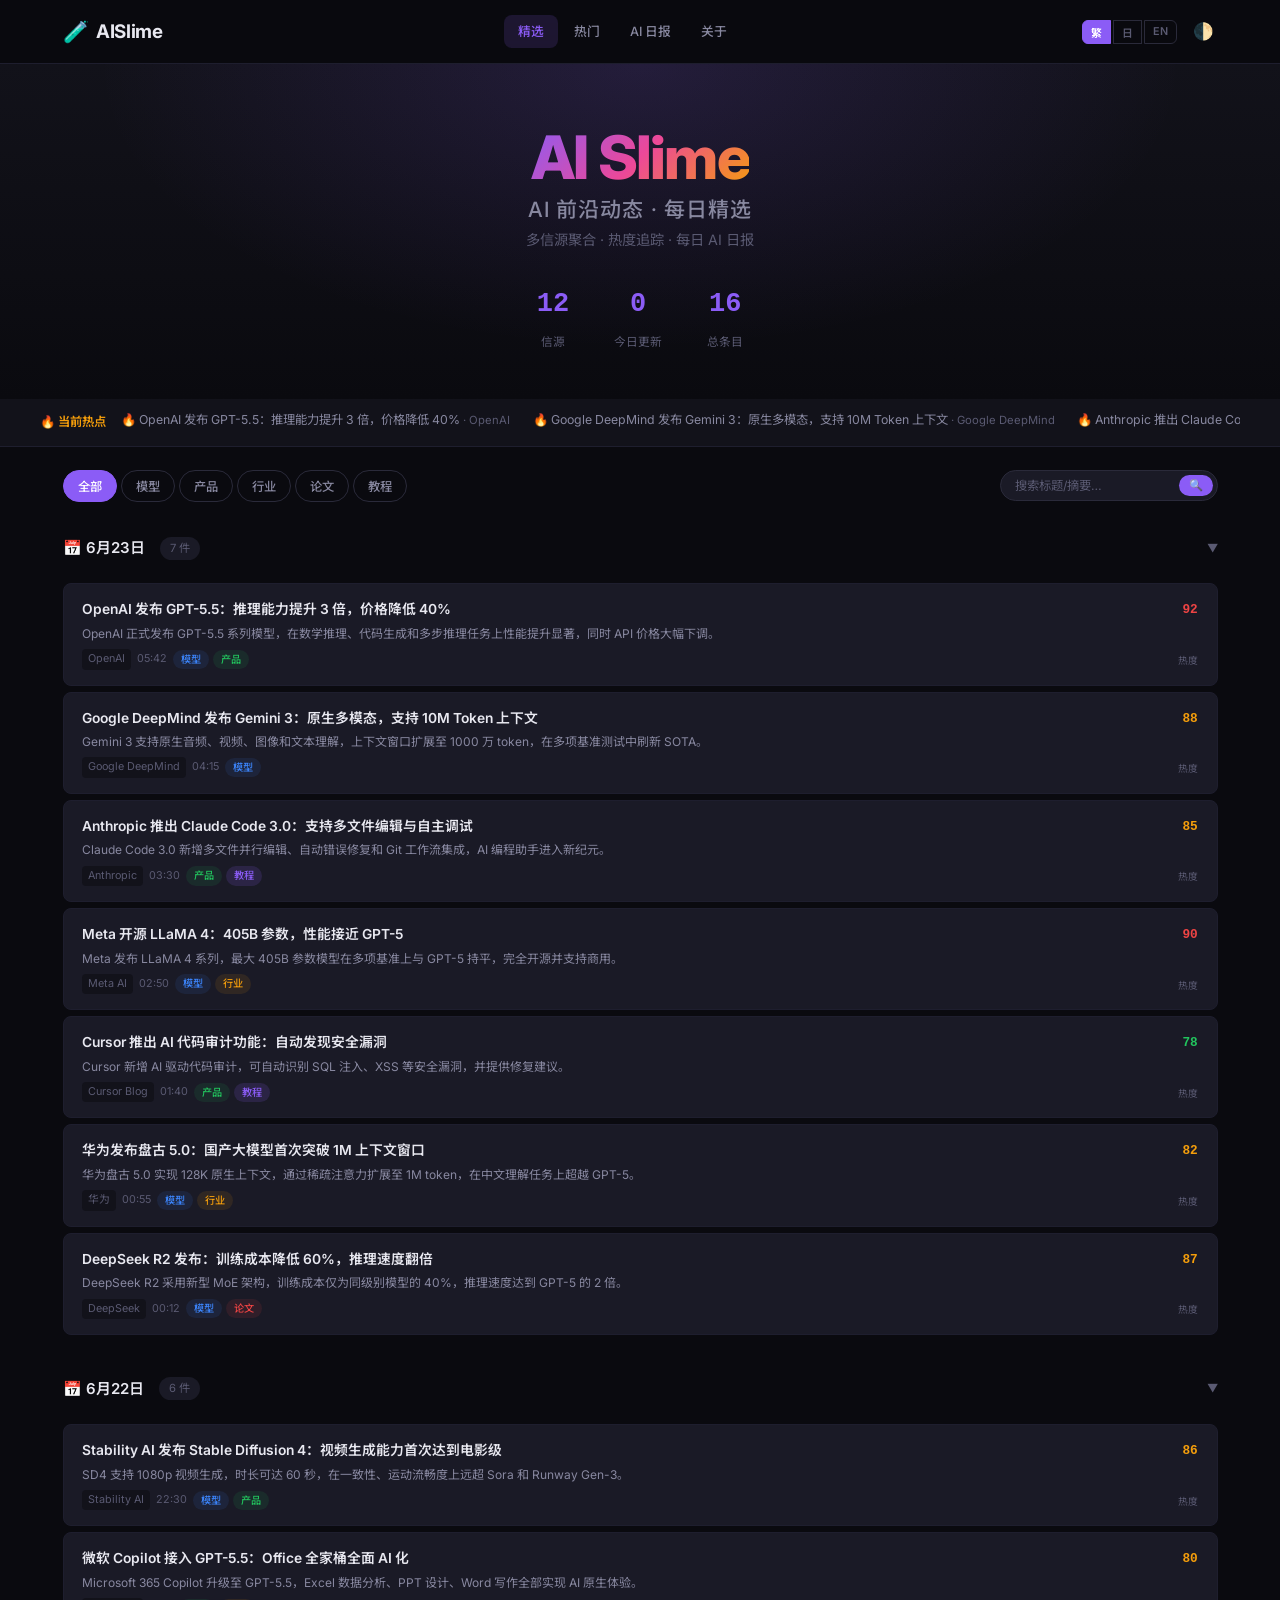
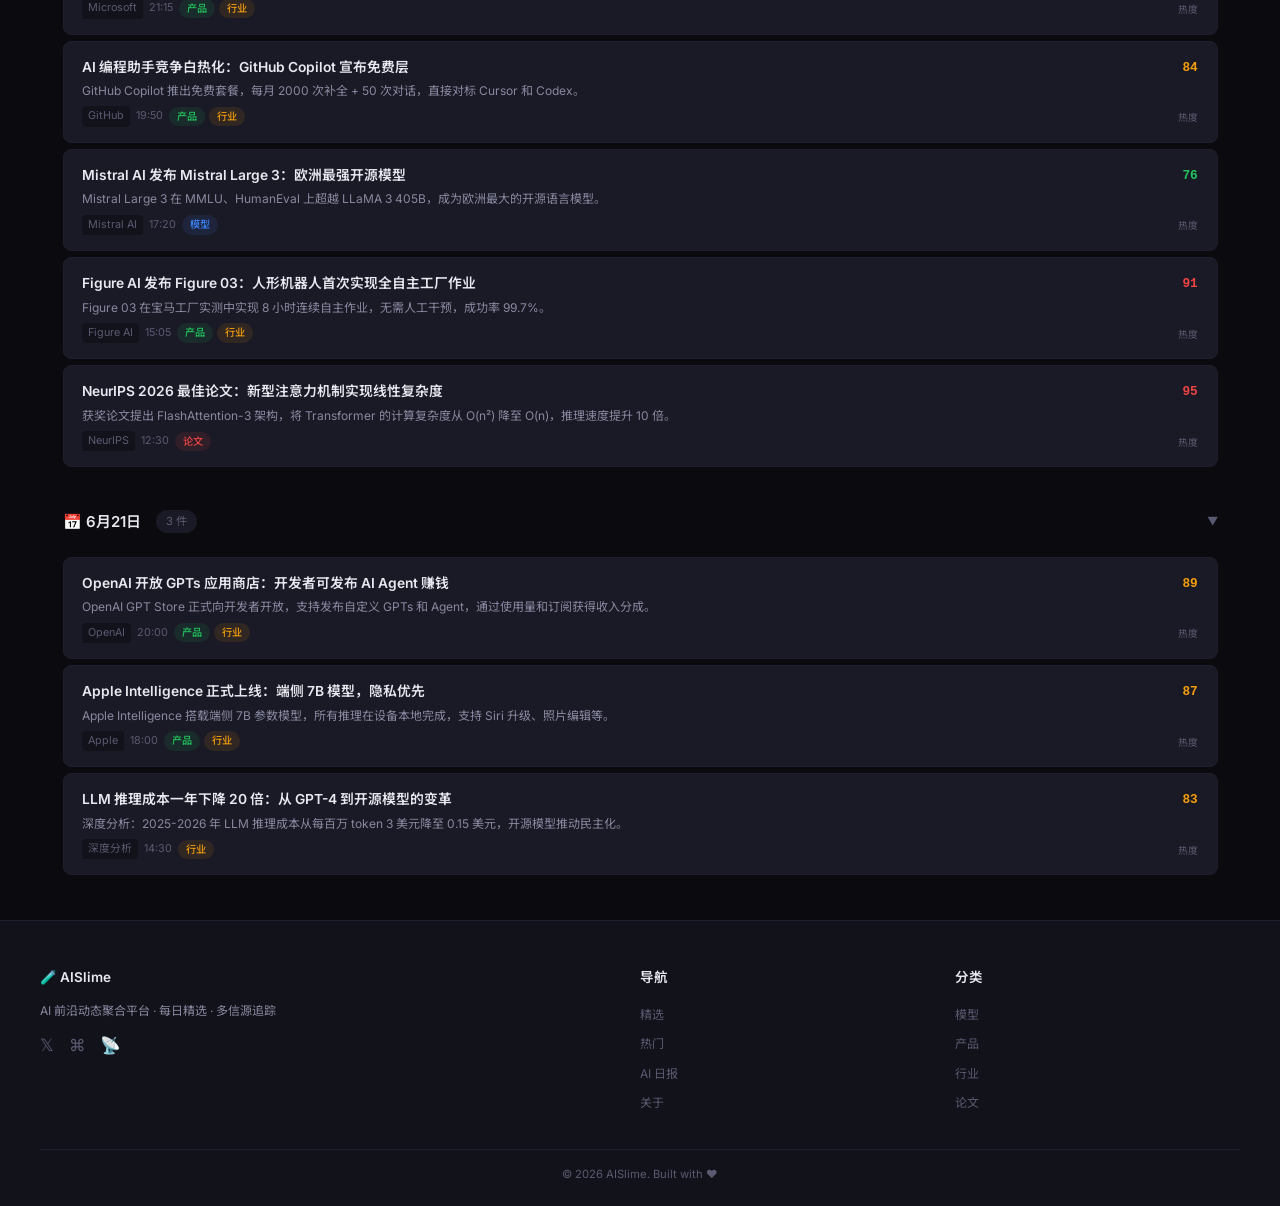
==== index.html @ 89425dd6 "Update index.html" ====
<!DOCTYPE html>
<html lang="zh-CN" data-theme="dark">
<head>
  <meta charset="UTF-8">
  <meta name="viewport" content="width=device-width, initial-scale=1.0">
  <meta name="description" content="AISlime — AI 前沿动态聚合 · 每日精选">
  <title>AISlime — AI 前沿动态</title>
  <link rel="icon" href="data:image/svg+xml,<svg xmlns='http://www.w3.org/2000/svg' viewBox='0 0 100 100'><text y='.9em' font-size='90'>🧪</text></svg>">
  <link rel="stylesheet" href="css/style.css">
  <link href="https://fonts.googleapis.com/css2?family=Inter:wght@400;500;600;700;800&family=Noto+Sans+SC:wght@400;500;600;700&family=Noto+Sans+JP:wght@300;400;500;700&display=swap" rel="stylesheet">
</head>
<body>

  <!-- ========== HEADER ========== -->
  <header class="site-header">
    <div class="header-inner">
      <a href="index.html" class="site-logo">
        <span class="logo-icon">🧪</span>
        <span>AISlime</span>
      </a>

      <nav class="main-nav" id="mainNav">
        <a href="javascript:void(0)" class="active" data-view="featured" onclick="switchView('featured')" data-i18n="nav.featured">精选</a>
        <a href="javascript:void(0)" data-view="trending" onclick="switchView('trending')" data-i18n="nav.trending">热门</a>
        <a href="javascript:void(0)" data-view="daily" onclick="switchView('daily')" data-i18n="nav.daily">AI 日报</a>
        <a href="about.html" data-i18n="nav.about">关于</a>
      </nav>

      <div class="header-actions">
        <!-- Language Switcher -->
        <div class="lang-switcher">
          <button class="lang-btn active" data-lang="zh">繁</button>
          <button class="lang-btn" data-lang="ja">日</button>
          <button class="lang-btn" data-lang="en">EN</button>
        </div>
        <!-- Theme Toggle -->
        <button class="theme-toggle" id="themeToggle" aria-label="Toggle theme">🌓</button>
        <!-- Mobile Menu Toggle -->
        <button class="nav-toggle" id="navToggle" aria-label="Menu">☰</button>
      </div>
    </div>
  </header>

  <!-- ========== HERO ========== -->
  <section class="hero">
    <div class="hero-content">
      <h1>
        <span class="gradient-text">AI Slime</span>
        <small data-i18n="hero.subtitle">AI 前沿动态 · 每日精选</small>
      </h1>
      <p class="hero-desc" data-i18n="hero.desc">多信源聚合 · 热度追踪 · 每日 AI 日报</p>
      <div class="hero-stats">
        <div class="stat">
          <span class="stat-num" id="totalSources">12</span>
          <span class="stat-label" data-i18n="hero.sources">信源</span>
        </div>
        <div class="stat">
          <span class="stat-num" id="todayCount">0</span>
          <span class="stat-label" data-i18n="hero.today">今日更新</span>
        </div>
        <div class="stat">
          <span class="stat-num" id="totalArticles">0</span>
          <span class="stat-label" data-i18n="hero.total">总条目</span>
        </div>
      </div>
    </div>
  </section>

  <!-- ========== HOT TOPICS BAR ========== -->
  <div class="hot-bar">
    <div class="hot-bar-inner">
      <span class="hot-label" data-i18n="hot.label">🔥 当前热点</span>
      <div class="hot-items" id="hotItems">
        <!-- Injected by JS -->
      </div>
    </div>
  </div>

  <!-- ========== MAIN CONTENT ========== -->
  <main class="main-layout">

    <!-- Category Filter -->
    <div class="filter-bar">
      <div class="filter-tabs" id="filterTabs">
        <button class="filter-tab active" data-filter="all" data-i18n="filter.all">全部</button>
        <button class="filter-tab" data-filter="model" data-i18n="filter.model">模型</button>
        <button class="filter-tab" data-filter="product" data-i18n="filter.product">产品</button>
        <button class="filter-tab" data-filter="industry" data-i18n="filter.industry">行业</button>
        <button class="filter-tab" data-filter="paper" data-i18n="filter.paper">论文</button>
        <button class="filter-tab" data-filter="tutorial" data-i18n="filter.tutorial">教程</button>
      </div>
      <div class="filter-search">
        <input type="text" id="searchInput" data-i18n-placeholder="search.placeholder" placeholder="搜索标题/摘要…">
        <button class="search-btn" data-i18n="search.btn">🔍</button>
      </div>
    </div>

    <!-- News Timeline -->
    <div class="timeline" id="timeline">
      <!-- Injected by JS -->
    </div>

  </main>

  <!-- ========== FOOTER ========== -->
  <footer class="site-footer">
    <div class="footer-inner">
      <div class="footer-section">
        <h4>🧪 AISlime</h4>
        <p data-i18n="footer.desc">AI 前沿动态聚合平台 · 每日精选 · 多信源追踪</p>
        <div class="footer-social">
          <a href="#" title="Twitter">𝕏</a>
          <a href="#" title="GitHub">⌘</a>
          <a href="#" title="RSS">📡</a>
        </div>
      </div>
      <div class="footer-section">
        <h4 data-i18n="nav.title">导航</h4>
        <ul>
          <li><a href="javascript:void(0)" onclick="switchView('featured')" data-i18n="nav.featured">精选</a></li>
          <li><a href="javascript:void(0)" onclick="switchView('trending')" data-i18n="nav.trending">热门</a></li>
          <li><a href="javascript:void(0)" onclick="switchView('daily')" data-i18n="nav.daily">AI 日报</a></li>
          <li><a href="about.html" data-i18n="nav.about">关于</a></li>
        </ul>
      </div>
      <div class="footer-section">
        <h4 data-i18n="categories.title">分类</h4>
        <ul>
          <li><a href="#" data-i18n="filter.model">模型</a></li>
          <li><a href="#" data-i18n="filter.product">产品</a></li>
          <li><a href="#" data-i18n="filter.industry">行业</a></li>
          <li><a href="#" data-i18n="filter.paper">论文</a></li>
        </ul>
      </div>
    </div>
    <div class="footer-bottom">
      <span>&copy; 2026 AISlime. Built with ❤️</span>
    </div>
  </footer>

  <!-- Scroll to Top -->
  <button class="scroll-top" id="scrollTop">↑</button>

  <script src="js/data.js"></script>
  <script src="js/i18n.js"></script>
  <script src="js/main.js"></script>
</body>
</html>
---- css/style.css ----
/* ============================================================
   AISlime — AI 前沿动态聚合
   ============================================================ */

/* --- Fonts --- */
@import url('https://fonts.googleapis.com/css2?family=Inter:wght@400;500;600;700;800&family=Noto+Sans+SC:wght@400;500;600;700&family=Noto+Sans+JP:wght@300;400;500;700&display=swap');

/* --- CSS Variables / Themes --- */
:root,
[data-theme="dark"] {
  --bg-primary: #0a0a0f;
  --bg-secondary: #12121a;
  --bg-card: #1a1a26;
  --bg-card-hover: #222236;
  --bg-header: rgba(10, 10, 15, 0.92);
  --text-primary: #e8e8f0;
  --text-secondary: #8888a0;
  --text-muted: #5a5a72;
  --accent: #8b5cf6;
  --accent-light: #a78bfa;
  --accent-glow: rgba(139, 92, 246, 0.15);
  --green: #22c55e;
  --green-bg: rgba(34, 197, 94, 0.1);
  --orange: #f59e0b;
  --orange-bg: rgba(245, 158, 11, 0.1);
  --blue: #3b82f6;
  --blue-bg: rgba(59, 130, 246, 0.1);
  --red: #ef4444;
  --red-bg: rgba(239, 68, 68, 0.1);
  --pink: #ec4899;
  --border: #2a2a3a;
  --border-light: #1e1e2e;
  --shadow: 0 4px 24px rgba(0,0,0,0.3);
  --radius: 12px;
  --radius-sm: 8px;
  --header-h: 64px;
  --font-sans: 'Inter', 'Noto Sans SC', 'Noto Sans JP', sans-serif;
  --font-mono: 'JetBrains Mono', 'Fira Code', monospace;
}

[data-theme="light"] {
  --bg-primary: #f5f5fa;
  --bg-secondary: #eeeef4;
  --bg-card: #ffffff;
  --bg-card-hover: #f8f8ff;
  --bg-header: rgba(245, 245, 250, 0.92);
  --text-primary: #1a1a2e;
  --text-secondary: #5a5a72;
  --text-muted: #9a9ab0;
  --border: #dddde8;
  --border-light: #eeeef4;
  --shadow: 0 4px 24px rgba(0,0,0,0.08);
}

/* --- Reset --- */
*, *::before, *::after { margin:0; padding:0; box-sizing:border-box; }
html { scroll-behavior: smooth; font-size: 15px; }
body {
  font-family: var(--font-sans);
  background: var(--bg-primary);
  color: var(--text-primary);
  line-height: 1.7;
  min-height: 100vh;
}
a { color: var(--accent); text-decoration: none; transition: color 0.2s; }
a:hover { color: var(--accent-light); }
::selection { background: var(--accent); color: #fff; }

/* --- Header --- */
.site-header {
  position: fixed; top: 0; left: 0; right: 0;
  height: var(--header-h);
  background: var(--bg-header);
  backdrop-filter: blur(16px);
  -webkit-backdrop-filter: blur(16px);
  z-index: 1000;
  border-bottom: 1px solid var(--border-light);
}

.header-inner {
  max-width: 1200px; margin: 0 auto; padding: 0 1.5rem;
  height: 100%;
  display: flex; align-items: center; justify-content: space-between;
}

.site-logo {
  display: flex; align-items: center; gap: 8px;
  color: var(--text-primary);
  font-size: 1.25rem; font-weight: 700;
  letter-spacing: -0.02em;
}
.site-logo .logo-icon { font-size: 1.4rem; }

.main-nav { display: flex; align-items: center; gap: 2px; }
.main-nav a {
  color: var(--text-secondary);
  padding: 6px 14px;
  font-size: 0.85rem; font-weight: 500;
  border-radius: 8px;
  transition: all 0.2s;
}
.main-nav a:hover { color: var(--text-primary); background: var(--bg-card); }
.main-nav a.active {
  color: var(--accent);
  background: var(--accent-glow);
}

.header-actions { display: flex; align-items: center; gap: 12px; }

/* Language Switcher */
.lang-switcher { display: flex; gap: 2px; }
.lang-btn {
  background: transparent;
  border: 1px solid var(--border);
  color: var(--text-muted);
  padding: 3px 8px;
  font-size: 0.72rem;
  font-weight: 600;
  cursor: pointer;
  transition: all 0.2s;
  font-family: var(--font-sans);
}
.lang-btn:first-child { border-radius: 6px 0 0 6px; }
.lang-btn:last-child { border-radius: 0 6px 6px 0; }
.lang-btn.active { background: var(--accent); color: #fff; border-color: var(--accent); }
.lang-btn:hover:not(.active) { color: var(--text-primary); background: var(--bg-card); }

/* Theme Toggle */
.theme-toggle {
  background: none; border: none;
  font-size: 1.1rem; cursor: pointer;
  padding: 4px;
  border-radius: 6px;
  transition: background 0.2s;
}
.theme-toggle:hover { background: var(--bg-card); }

.nav-toggle { display: none; background: none; border: none; color: var(--text-primary); font-size: 1.4rem; cursor: pointer; }

/* --- Hero --- */
.hero {
  margin-top: var(--header-h);
  padding: 4rem 1.5rem 3rem;
  text-align: center;
  position: relative;
  overflow: hidden;
  background: linear-gradient(180deg, var(--bg-secondary) 0%, var(--bg-primary) 100%);
}
.hero::before {
  content: '';
  position: absolute; inset: 0;
  background: radial-gradient(ellipse at 50% 0%, var(--accent-glow) 0%, transparent 60%);
  pointer-events: none;
}
.hero-content { position: relative; z-index: 1; max-width: 700px; margin: 0 auto; }
.hero h1 {
  font-size: clamp(2.5rem, 6vw, 4rem);
  font-weight: 800;
  letter-spacing: -0.03em;
  line-height: 1.1;
  margin-bottom: 0.5rem;
}
.gradient-text {
  background: linear-gradient(135deg, var(--accent) 0%, var(--pink) 50%, var(--orange) 100%);
  -webkit-background-clip: text;
  -webkit-text-fill-color: transparent;
  background-clip: text;
}
.hero h1 small {
  display: block;
  font-size: 0.35em;
  font-weight: 500;
  letter-spacing: 0.05em;
  color: var(--text-secondary);
  -webkit-text-fill-color: var(--text-secondary);
  margin-top: 0.5rem;
}
.hero-desc { color: var(--text-muted); font-size: 0.95rem; margin-bottom: 2rem; }
.hero-stats { display: flex; justify-content: center; gap: 3rem; }
.stat { text-align: center; }
.stat-num {
  display: block;
  font-size: 1.8rem;
  font-weight: 800;
  color: var(--accent);
  font-family: var(--font-mono);
}
.stat-label { font-size: 0.78rem; color: var(--text-muted); }

/* --- Hot Bar --- */
.hot-bar {
  background: var(--bg-secondary);
  border-bottom: 1px solid var(--border-light);
  padding: 0.75rem 1.5rem;
  overflow: hidden;
}
.hot-bar-inner {
  max-width: 1200px; margin: 0 auto;
  display: flex; align-items: center; gap: 1rem;
}
.hot-label {
  font-size: 0.82rem;
  font-weight: 600;
  color: var(--orange);
  white-space: nowrap;
}
.hot-items {
  display: flex; gap: 1.5rem;
  overflow-x: auto;
  padding-bottom: 4px;
  scrollbar-width: none;
}
.hot-items::-webkit-scrollbar { display: none; }
.hot-item {
  white-space: nowrap;
  font-size: 0.82rem;
  color: var(--text-secondary);
  cursor: pointer;
  transition: color 0.2s;
}
.hot-item:hover { color: var(--text-primary); }
.hot-item .hot-source { color: var(--text-muted); font-size: 0.75rem; }

/* --- Filter Bar --- */
.filter-bar {
  max-width: 1200px; margin: 1.5rem auto 0;
  padding: 0 1.5rem;
  display: flex; align-items: center; justify-content: space-between;
  gap: 1rem;
  flex-wrap: wrap;
}
.filter-tabs { display: flex; gap: 4px; flex-wrap: wrap; }
.filter-tab {
  background: transparent;
  border: 1px solid var(--border);
  color: var(--text-secondary);
  padding: 6px 14px;
  font-size: 0.82rem; font-weight: 500;
  border-radius: 20px;
  cursor: pointer;
  transition: all 0.2s;
  font-family: var(--font-sans);
}
.filter-tab:hover { background: var(--bg-card); color: var(--text-primary); }
.filter-tab.active {
  background: var(--accent);
  color: #fff;
  border-color: var(--accent);
}
.filter-search {
  display: flex; align-items: center; gap: 4px;
  background: var(--bg-card);
  border: 1px solid var(--border);
  border-radius: 20px;
  padding: 4px 4px 4px 14px;
}
.filter-search input {
  background: none; border: none;
  color: var(--text-primary);
  font-size: 0.82rem;
  outline: none;
  width: 160px;
  font-family: var(--font-sans);
}
.filter-search input::placeholder { color: var(--text-muted); }
.search-btn {
  background: var(--accent); color: #fff;
  border: none;
  padding: 4px 10px;
  border-radius: 16px;
  cursor: pointer;
  font-size: 0.75rem;
}

/* --- Timeline --- */
.timeline {
  max-width: 1200px; margin: 1.5rem auto 3rem;
  padding: 0 1.5rem;
}

.timeline-day {
  margin-bottom: 2rem;
}

.day-header {
  display: flex; align-items: center;
  gap: 1rem;
  padding: 0.75rem 0;
  margin-bottom: 0.75rem;
  cursor: pointer;
  user-select: none;
}
.day-header h2 {
  font-size: 1rem;
  font-weight: 600;
  color: var(--text-primary);
}
.day-header .day-count {
  font-size: 0.75rem;
  color: var(--text-muted);
  background: var(--bg-card);
  padding: 2px 10px;
  border-radius: 12px;
}
.day-header .collapse-icon {
  margin-left: auto;
  color: var(--text-muted);
  font-size: 0.75rem;
  transition: transform 0.2s;
}
.day-header.collapsed .collapse-icon { transform: rotate(-90deg); }
.day-body.collapsed { display: none; }

/* --- News Card --- */
.news-card {
  display: grid;
  grid-template-columns: 1fr auto;
  gap: 0.75rem;
  background: var(--bg-card);
  border: 1px solid var(--border-light);
  border-radius: var(--radius-sm);
  padding: 1rem 1.25rem;
  margin-bottom: 6px;
  transition: all 0.2s;
  cursor: pointer;
}
.news-card:hover {
  background: var(--bg-card-hover);
  border-color: var(--border);
  transform: translateX(3px);
}

.news-card .card-main { min-width: 0; }
.news-card .card-title {
  font-size: 0.92rem;
  font-weight: 600;
  line-height: 1.5;
  color: var(--text-primary);
  margin-bottom: 4px;
}
.news-card:hover .card-title { color: var(--accent); }
.news-card .card-desc {
  font-size: 0.8rem;
  color: var(--text-secondary);
  line-height: 1.6;
  margin-bottom: 6px;
}
.news-card .card-meta {
  display: flex; flex-wrap: wrap;
  align-items: center;
  gap: 6px;
}
.news-card .card-source {
  font-size: 0.72rem;
  color: var(--text-muted);
  padding: 1px 6px;
  background: var(--bg-secondary);
  border-radius: 4px;
}
.news-card .card-time {
  font-size: 0.72rem;
  color: var(--text-muted);
}
.card-tags { display: flex; flex-wrap: wrap; gap: 4px; }
.card-tag {
  font-size: 0.68rem;
  padding: 1px 8px;
  border-radius: 10px;
  font-weight: 500;
}
.card-tag.model { background: var(--blue-bg); color: var(--blue); }
.card-tag.product { background: var(--green-bg); color: var(--green); }
.card-tag.industry { background: var(--orange-bg); color: var(--orange); }
.card-tag.paper { background: var(--red-bg); color: var(--red); }
.card-tag.tutorial { background: var(--accent-glow); color: var(--accent); }
.card-tag.agent { background: rgba(236, 72, 153, 0.1); color: var(--pink); }

.news-card .card-side {
  display: flex; flex-direction: column;
  align-items: flex-end;
  justify-content: space-between;
  gap: 4px;
}
.card-heat {
  font-size: 0.85rem;
  font-weight: 700;
  color: var(--orange);
  font-family: var(--font-mono);
}
.card-heat-label { font-size: 0.65rem; color: var(--text-muted); }

/* --- Footer --- */
.site-footer {
  background: var(--bg-secondary);
  border-top: 1px solid var(--border-light);
  padding: 3rem 1.5rem 1.5rem;
  margin-top: auto;
}
.footer-inner {
  max-width: 1200px; margin: 0 auto;
  display: grid;
  grid-template-columns: 2fr 1fr 1fr;
  gap: 2rem;
}
.footer-section h4 {
  font-size: 0.9rem;
  font-weight: 600;
  margin-bottom: 0.75rem;
  color: var(--text-primary);
}
.footer-section p { font-size: 0.8rem; color: var(--text-secondary); line-height: 1.6; }
.footer-section ul { list-style: none; }
.footer-section li { margin-bottom: 4px; }
.footer-section a { color: var(--text-muted); font-size: 0.8rem; }
.footer-section a:hover { color: var(--accent); }
.footer-social { display: flex; gap: 1rem; margin-top: 0.75rem; }
.footer-social a { font-size: 1.1rem; }
.footer-bottom {
  max-width: 1200px; margin: 2rem auto 0;
  padding-top: 1rem;
  border-top: 1px solid var(--border-light);
  text-align: center;
  font-size: 0.75rem;
  color: var(--text-muted);
}

/* --- Scroll Top --- */
.scroll-top {
  position: fixed; bottom: 30px; right: 30px;
  width: 40px; height: 40px;
  background: var(--accent);
  color: #fff;
  border: none;
  border-radius: 50%;
  font-size: 1.1rem;
  cursor: pointer;
  opacity: 0; visibility: hidden;
  transform: translateY(10px);
  transition: all 0.3s ease;
  box-shadow: 0 4px 12px rgba(0,0,0,0.3);
  z-index: 999;
}
.scroll-top.visible { opacity: 1; visibility: visible; transform: translateY(0); }
.scroll-top:hover { transform: translateY(-2px); filter: brightness(1.2); }

/* --- Responsive --- */
@media (max-width: 768px) {
  .main-nav {
    position: fixed; top: var(--header-h); left: 0; right: 0;
    background: var(--bg-header);
    flex-direction: column;
    padding: 0.75rem;
    gap: 2px;
    transform: translateY(-100%);
    opacity: 0;
    transition: all 0.3s;
    pointer-events: none;
    border-bottom: 1px solid var(--border);
  }
  .main-nav.open { transform: translateY(0); opacity: 1; pointer-events: auto; }
  .main-nav a { padding: 10px 14px; width: 100%; }
  .nav-toggle { display: block; }
  .lang-btn { padding: 2px 6px; font-size: 0.65rem; }

  .hero-stats { gap: 1.5rem; }
  .stat-num { font-size: 1.4rem; }

  .filter-bar { flex-direction: column; align-items: stretch; }
  .filter-search { width: 100%; }
  .filter-search input { width: 100%; }

  .news-card { grid-template-columns: 1fr; }
  .news-card .card-side { flex-direction: row; align-items: center; justify-content: flex-start; }

  .footer-inner { grid-template-columns: 1fr; }
}
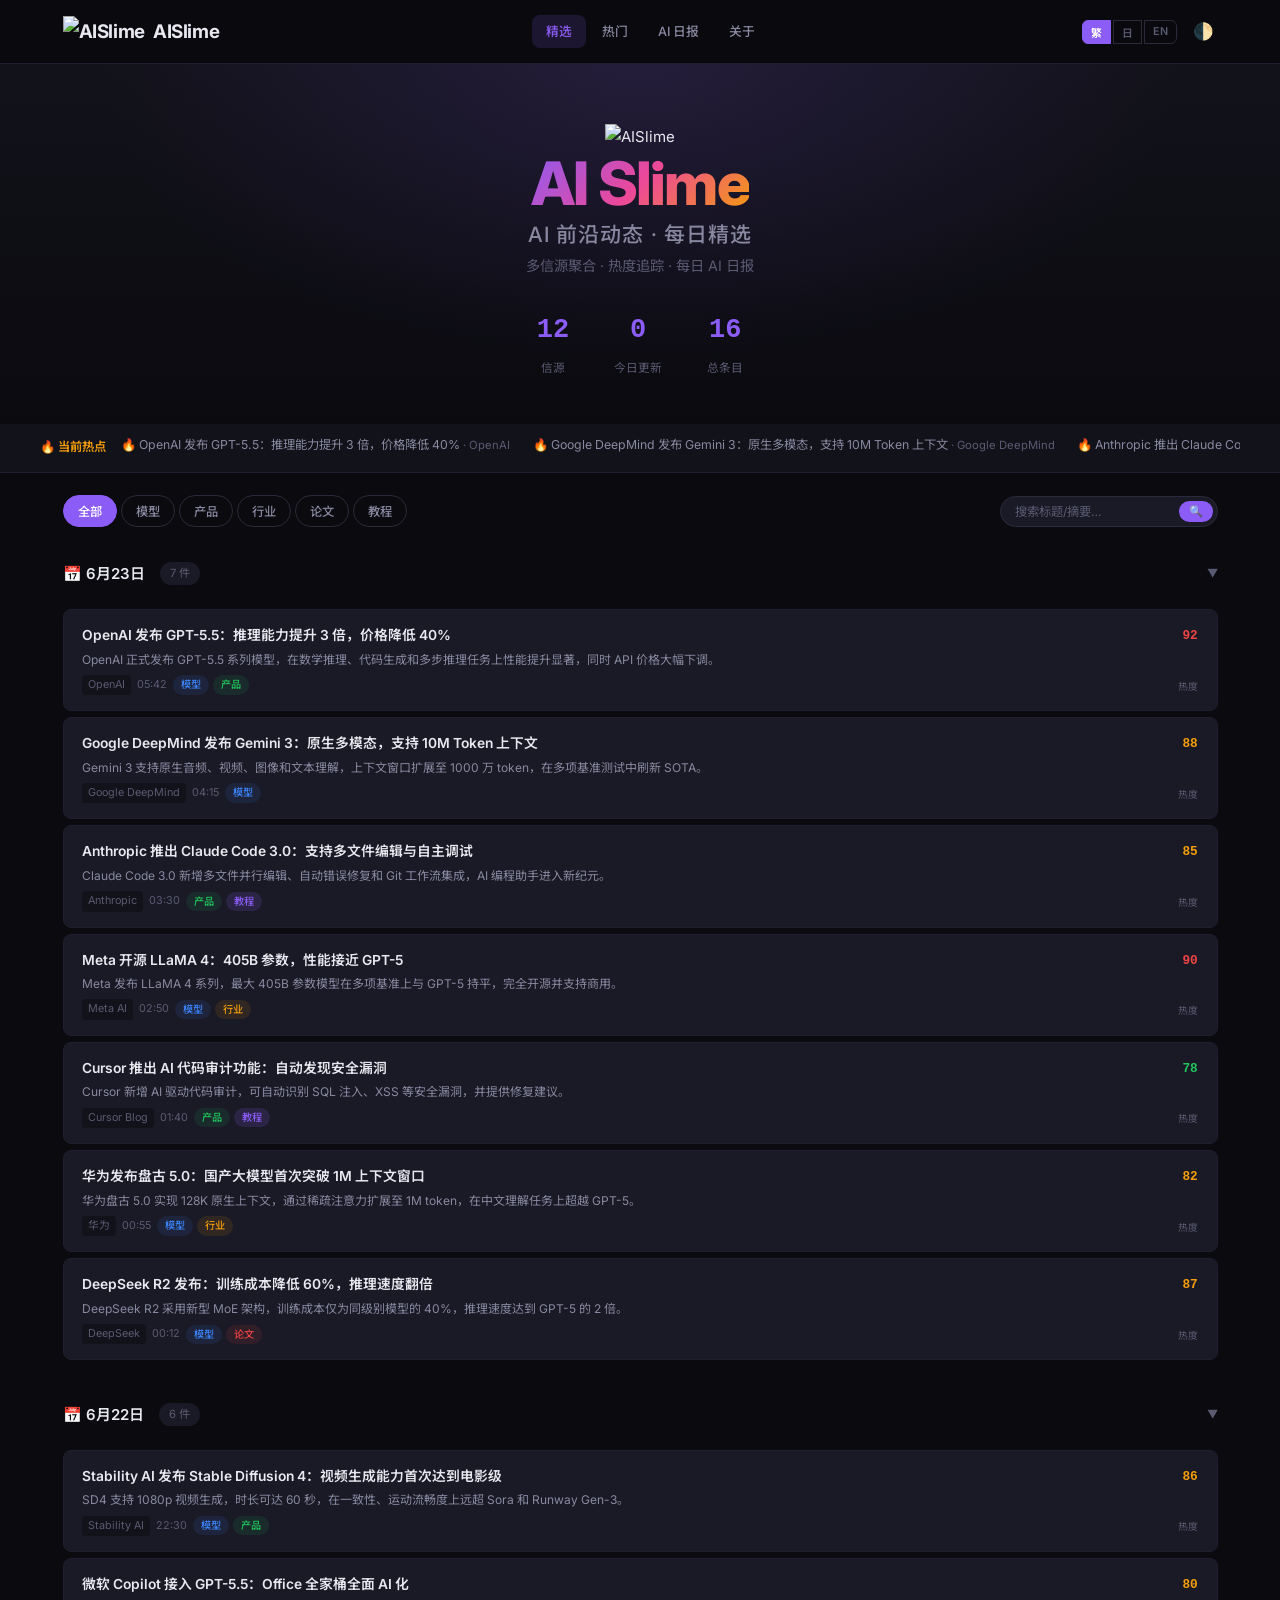
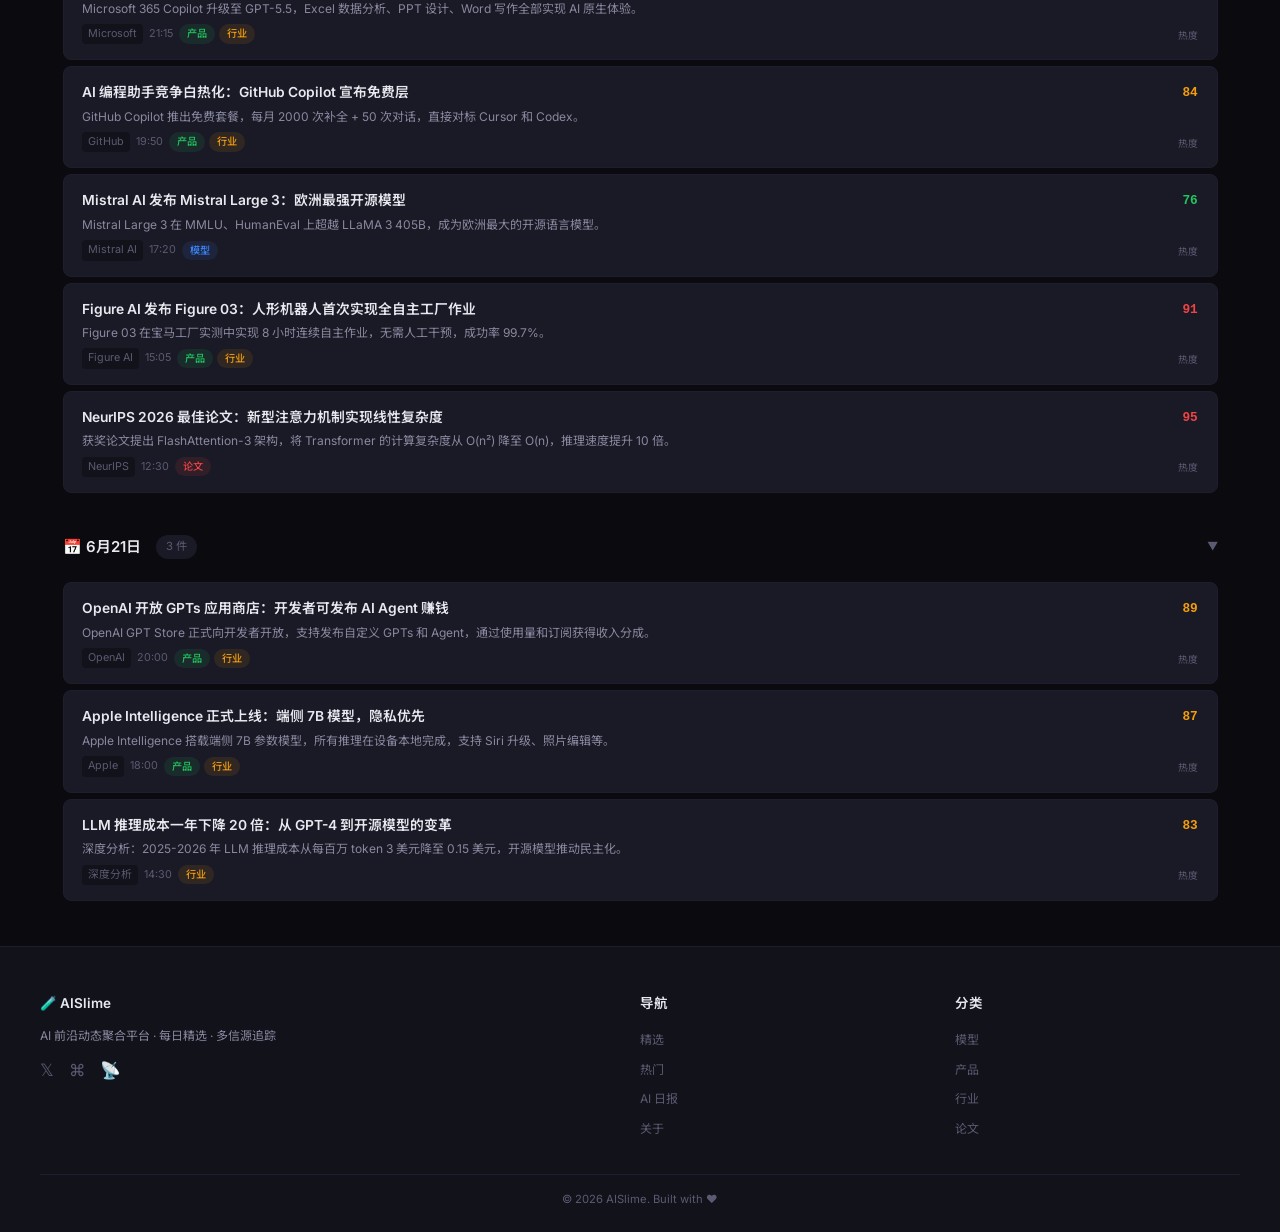
==== commit 727ea7f4: "Update index.html" ====
--- a/index.html
+++ b/index.html
@@ -3,9 +3,9 @@
 <head>
   <meta charset="UTF-8">
   <meta name="viewport" content="width=device-width, initial-scale=1.0">
-  <meta name="description" content="AISlime — AI 前沿动态聚合 · 每日精选">
+  <meta name="description" content="AISlime — AI 前沿动态聚合 · 每日精选 · 多语言">
   <title>AISlime — AI 前沿动态</title>
-  <link rel="icon" href="data:image/svg+xml,<svg xmlns='http://www.w3.org/2000/svg' viewBox='0 0 100 100'><text y='.9em' font-size='90'>🧪</text></svg>">
+  <link rel="icon" href="images/slime.svg" type="image/svg+xml">
   <link rel="stylesheet" href="css/style.css">
   <link href="https://fonts.googleapis.com/css2?family=Inter:wght@400;500;600;700;800&family=Noto+Sans+SC:wght@400;500;600;700&family=Noto+Sans+JP:wght@300;400;500;700&display=swap" rel="stylesheet">
 </head>
@@ -15,7 +15,7 @@
   <header class="site-header">
     <div class="header-inner">
       <a href="index.html" class="site-logo">
-        <span class="logo-icon">🧪</span>
+        <img src="images/slime.svg" alt="AISlime" class="logo-img">
         <span>AISlime</span>
       </a>
 
@@ -44,6 +44,9 @@
   <!-- ========== HERO ========== -->
   <section class="hero">
     <div class="hero-content">
+      <div class="hero-slime">
+        <img src="images/slime.svg" alt="AISlime" class="hero-slime-img">
+      </div>
       <h1>
         <span class="gradient-text">AI Slime</span>
         <small data-i18n="hero.subtitle">AI 前沿动态 · 每日精选</small>
@@ -141,8 +144,20 @@
   <!-- Scroll to Top -->
   <button class="scroll-top" id="scrollTop">↑</button>
 
-  <script src="js/data.js"></script>
-  <script src="js/i18n.js"></script>
-  <script src="js/main.js"></script>
+  <!-- Inline view switching (CDN cache bypass) -->
+  <script>
+  function switchView(v) {
+    document.querySelectorAll('.main-nav a[data-view]').forEach(a => a.classList.toggle('active', a.dataset.view === v));
+    if (typeof renderNews === 'function') {
+      if (window.currentView !== undefined) window.currentView = v;
+      renderNews();
+    }
+    window.location.hash = v;
+  }
+  </script>
+
+  <script src="js/data.js?v=20260623"></script>
+  <script src="js/i18n.js?v=20260623"></script>
+  <script src="js/main.js?v=20260623"></script>
 </body>
 </html>
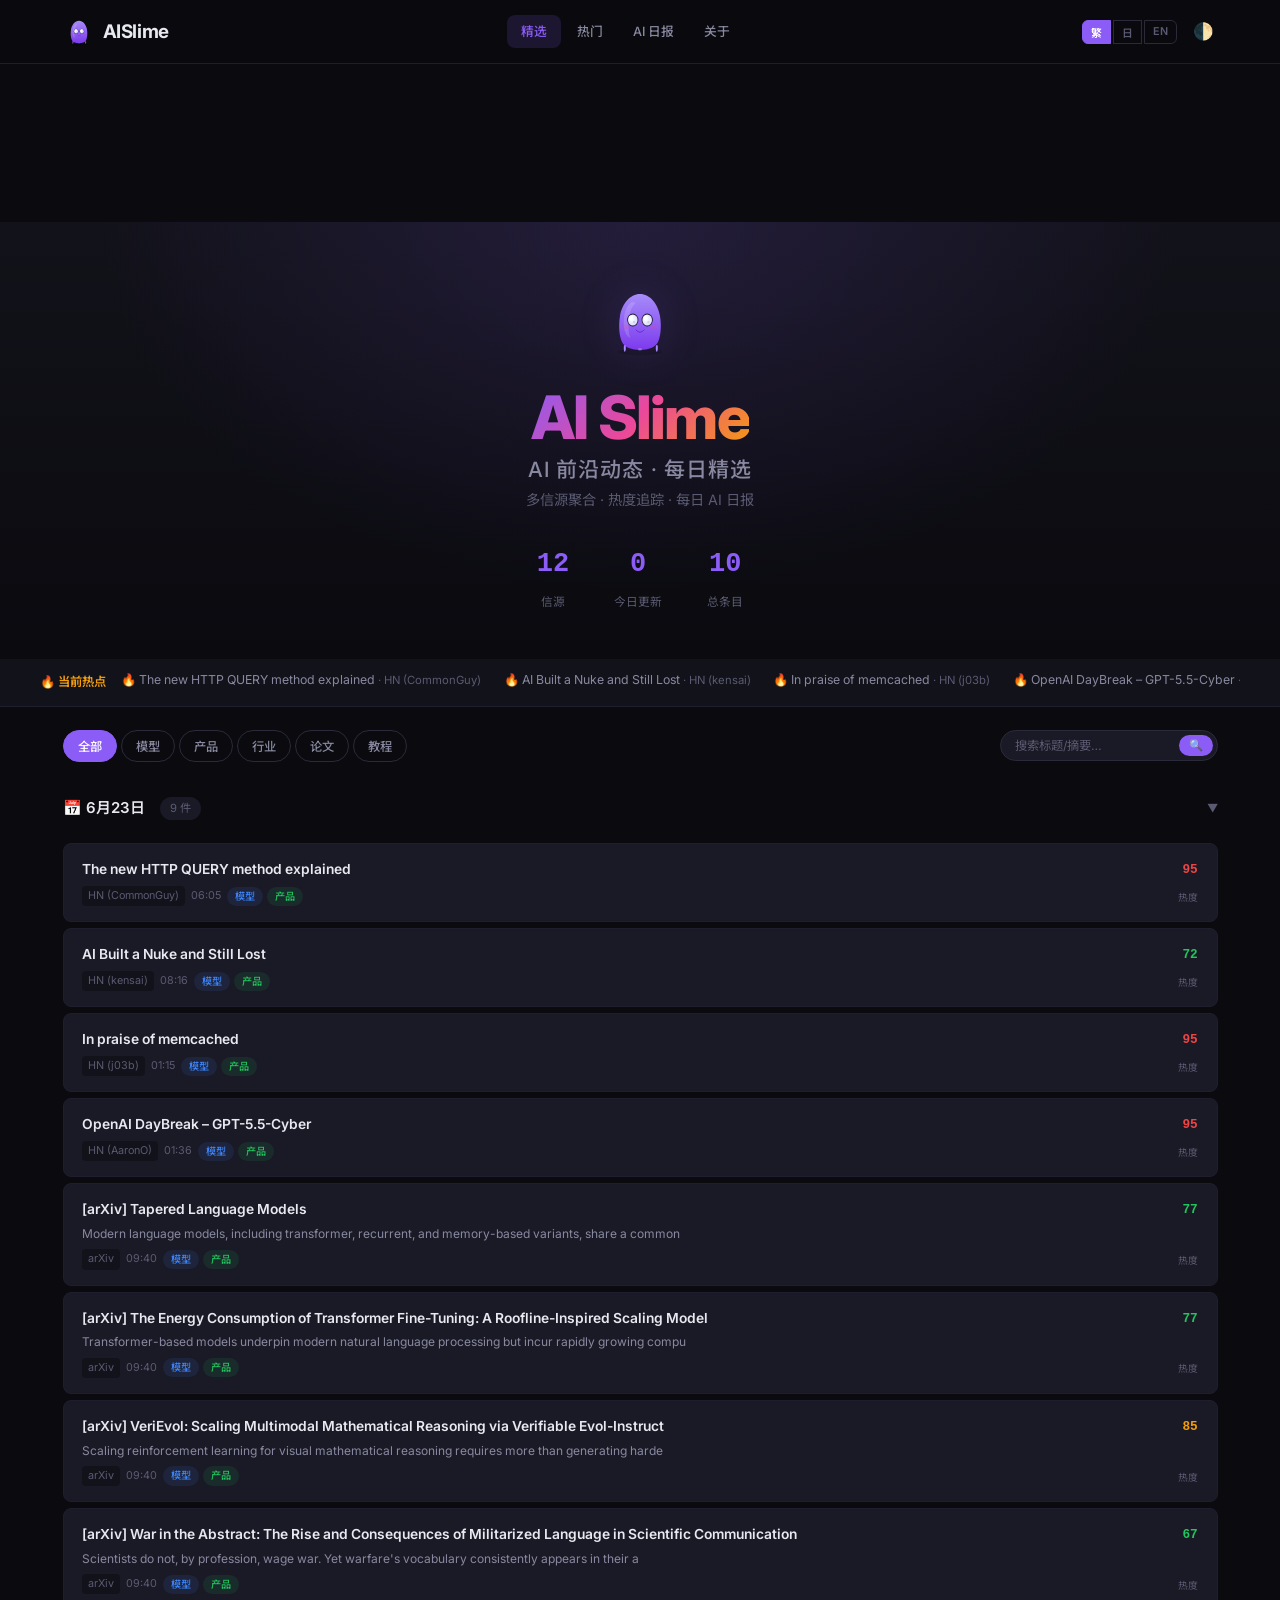
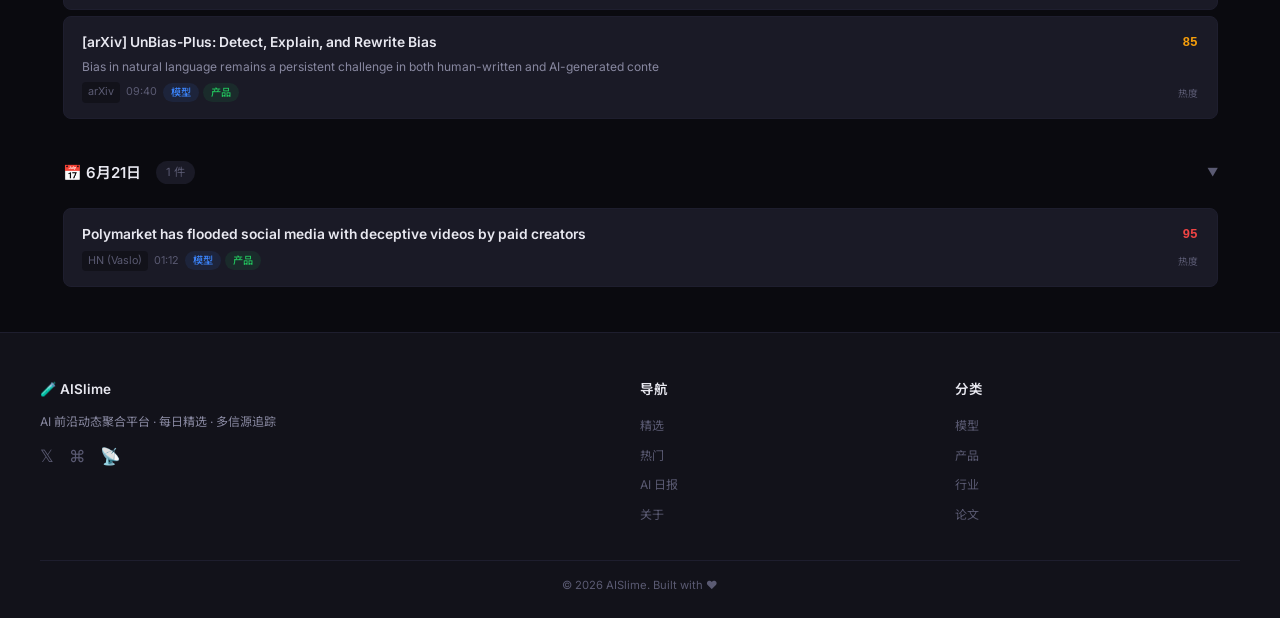
==== commit 0859776c: "Update index.html" ====
--- a/index.html
+++ b/index.html
@@ -10,6 +10,8 @@
   <link href="https://fonts.googleapis.com/css2?family=Inter:wght@400;500;600;700;800&family=Noto+Sans+SC:wght@400;500;600;700&family=Noto+Sans+JP:wght@300;400;500;700&display=swap" rel="stylesheet">
 </head>
 <body>
+  <!-- Particle Canvas Background -->
+  <canvas id="particleCanvas"></canvas>
 
   <!-- ========== HEADER ========== -->
   <header class="site-header">
@@ -68,6 +70,9 @@
       </div>
     </div>
   </section>
+
+  <!-- Glow line -->
+  <div class="glow-line"></div>
 
   <!-- ========== HOT TOPICS BAR ========== -->
   <div class="hot-bar">
--- a/css/style.css
+++ b/css/style.css
@@ -89,6 +89,7 @@
   font-size: 1.25rem; font-weight: 700;
   letter-spacing: -0.02em;
 }
+.site-logo .logo-img { width: 32px; height: 32px; }
 .site-logo .logo-icon { font-size: 1.4rem; }
 
 .main-nav { display: flex; align-items: center; gap: 2px; }
@@ -176,6 +177,19 @@
   margin-top: 0.5rem;
 }
 .hero-desc { color: var(--text-muted); font-size: 0.95rem; margin-bottom: 2rem; }
+
+/* Hero slime */
+.hero-slime { margin-bottom: 1rem; }
+.hero-slime-img {
+  width: 80px; height: 80px;
+  filter: drop-shadow(0 0 20px var(--accent-glow));
+  animation: slimeBounce 3s ease-in-out infinite;
+}
+@keyframes slimeBounce {
+  0%, 100% { transform: translateY(0); }
+  50% { transform: translateY(-8px); }
+}
+
 .hero-stats { display: flex; justify-content: center; gap: 3rem; }
 .stat { text-align: center; }
 .stat-num {
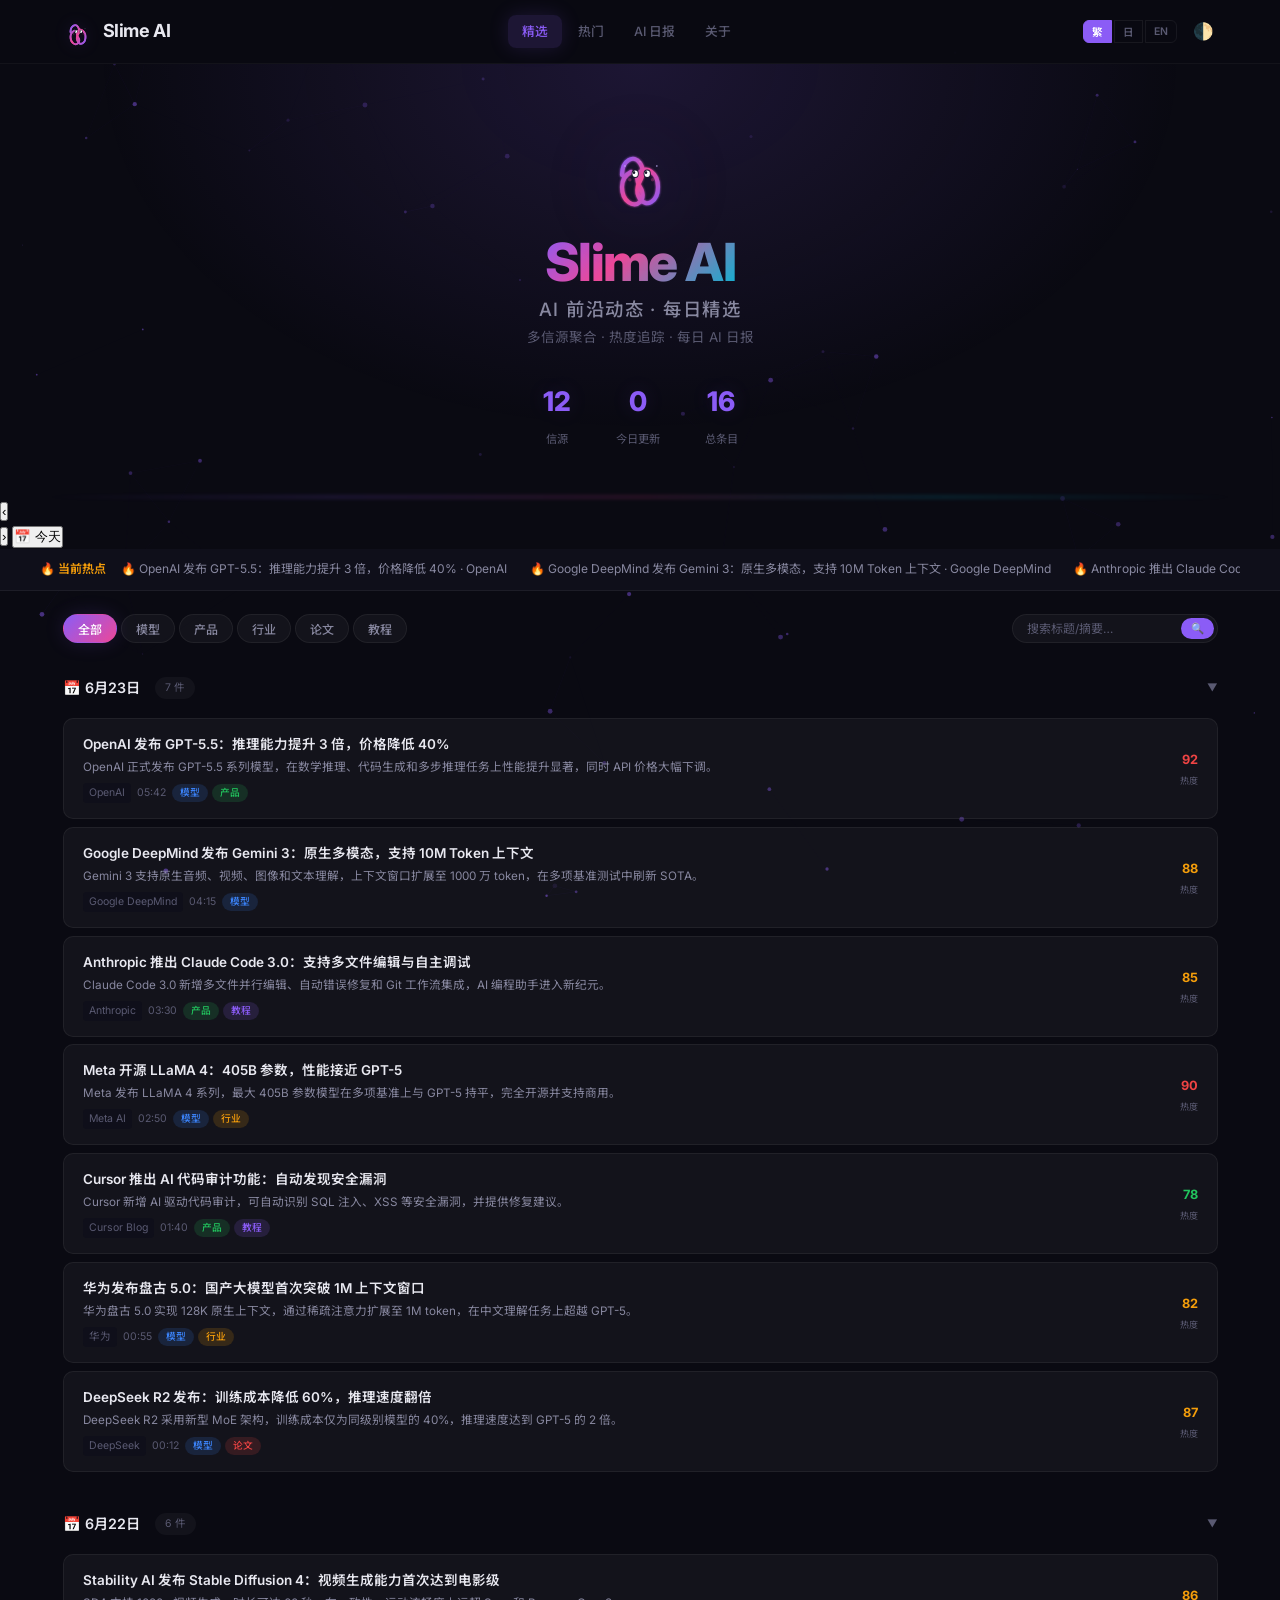
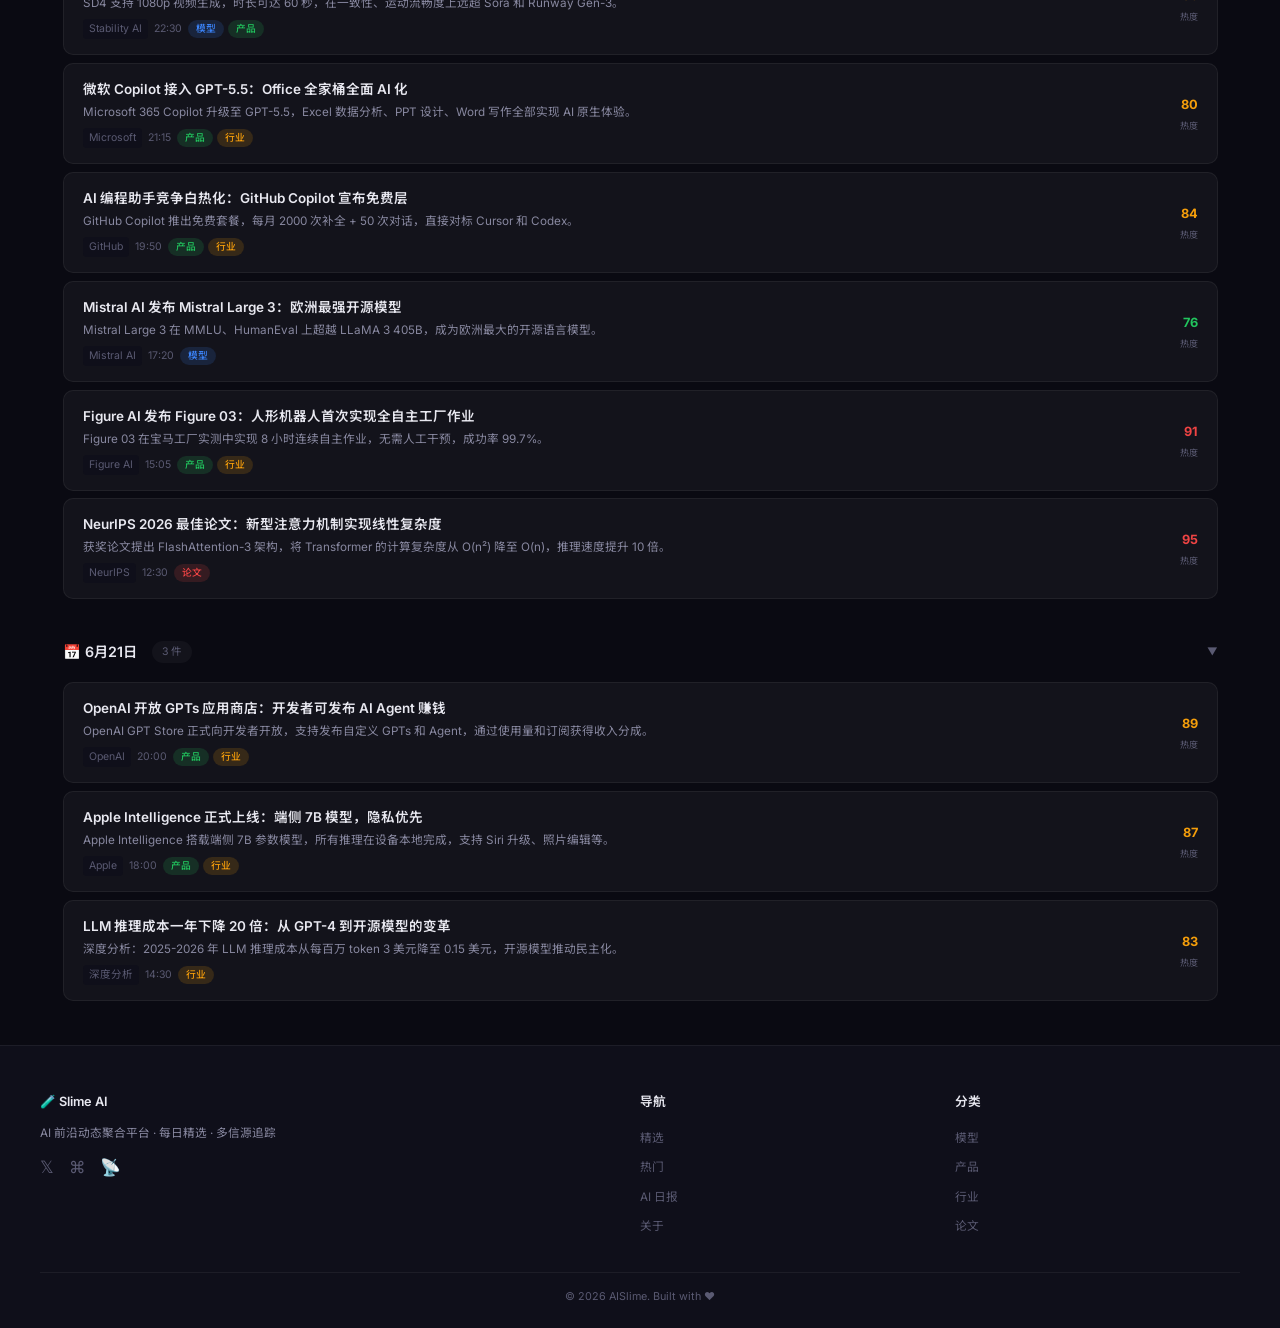
==== commit b5394580: "Update index.html" ====
--- a/index.html
+++ b/index.html
@@ -3,8 +3,8 @@
 <head>
   <meta charset="UTF-8">
   <meta name="viewport" content="width=device-width, initial-scale=1.0">
-  <meta name="description" content="AISlime — AI 前沿动态聚合 · 每日精选 · 多语言">
-  <title>AISlime — AI 前沿动态</title>
+  <meta name="description" content="Slime AI — AI 前沿动态聚合 · 每日精选 · 多语言">
+  <title>Slime AI — AI 前沿动态</title>
   <link rel="icon" href="images/slime.svg" type="image/svg+xml">
   <link rel="stylesheet" href="css/style.css">
   <link href="https://fonts.googleapis.com/css2?family=Inter:wght@400;500;600;700;800&family=Noto+Sans+SC:wght@400;500;600;700&family=Noto+Sans+JP:wght@300;400;500;700&display=swap" rel="stylesheet">
@@ -17,8 +17,8 @@
   <header class="site-header">
     <div class="header-inner">
       <a href="index.html" class="site-logo">
-        <img src="images/slime.svg" alt="AISlime" class="logo-img">
-        <span>AISlime</span>
+        <img src="images/slime.svg" alt="Slime AI" class="logo-img">
+        <span>Slime AI</span>
       </a>
 
       <nav class="main-nav" id="mainNav">
@@ -50,7 +50,7 @@
         <img src="images/slime.svg" alt="AISlime" class="hero-slime-img">
       </div>
       <h1>
-        <span class="gradient-text">AI Slime</span>
+        <span class="gradient-text">Slime AI</span>
         <small data-i18n="hero.subtitle">AI 前沿动态 · 每日精选</small>
       </h1>
       <p class="hero-desc" data-i18n="hero.desc">多信源聚合 · 热度追踪 · 每日 AI 日报</p>
@@ -73,6 +73,18 @@
 
   <!-- Glow line -->
   <div class="glow-line"></div>
+
+  <!-- ========== DATE NAVIGATION ========== -->
+  <div class="date-nav">
+    <div class="date-nav-inner">
+      <button class="date-arrow" id="datePrev" aria-label="Previous day">‹</button>
+      <div class="date-picker" id="datePicker">
+        <!-- Dates injected by JS -->
+      </div>
+      <button class="date-arrow" id="dateNext" aria-label="Next day">›</button>
+      <button class="date-today-btn" id="dateToday">📅 <span data-i18n="date.today">今天</span></button>
+    </div>
+  </div>
 
   <!-- ========== HOT TOPICS BAR ========== -->
   <div class="hot-bar">
@@ -114,7 +126,7 @@
   <footer class="site-footer">
     <div class="footer-inner">
       <div class="footer-section">
-        <h4>🧪 AISlime</h4>
+        <h4>🧪 Slime AI</h4>
         <p data-i18n="footer.desc">AI 前沿动态聚合平台 · 每日精选 · 多信源追踪</p>
         <div class="footer-social">
           <a href="#" title="Twitter">𝕏</a>
--- a/css/style.css
+++ b/css/style.css
@@ -1,490 +1,367 @@
 /* ============================================================
-   AISlime — AI 前沿动态聚合
+   AISlime — Dynamic Art Theme
    ============================================================ */
-
-/* --- Fonts --- */
 @import url('https://fonts.googleapis.com/css2?family=Inter:wght@400;500;600;700;800&family=Noto+Sans+SC:wght@400;500;600;700&family=Noto+Sans+JP:wght@300;400;500;700&display=swap');
 
-/* --- CSS Variables / Themes --- */
-:root,
-[data-theme="dark"] {
-  --bg-primary: #0a0a0f;
-  --bg-secondary: #12121a;
-  --bg-card: #1a1a26;
-  --bg-card-hover: #222236;
-  --bg-header: rgba(10, 10, 15, 0.92);
-  --text-primary: #e8e8f0;
-  --text-secondary: #8888a0;
-  --text-muted: #5a5a72;
+:root,[data-theme="dark"] {
+  --bg: #0a0a12;
+  --bg2: #0f0f1a;
+  --card: rgba(255,255,255,0.04);
+  --card-hover: rgba(255,255,255,0.08);
+  --card-border: rgba(255,255,255,0.06);
+  --card-border-hover: rgba(139,92,246,0.3);
+  --text: #e8e8f0;
+  --text2: #8888a0;
+  --text3: #5a5a72;
   --accent: #8b5cf6;
-  --accent-light: #a78bfa;
-  --accent-glow: rgba(139, 92, 246, 0.15);
+  --accent2: #ec4899;
+  --accent3: #06b6d4;
+  --glow: rgba(139,92,246,0.15);
+  --glow2: rgba(236,72,153,0.1);
   --green: #22c55e;
-  --green-bg: rgba(34, 197, 94, 0.1);
   --orange: #f59e0b;
-  --orange-bg: rgba(245, 158, 11, 0.1);
-  --blue: #3b82f6;
-  --blue-bg: rgba(59, 130, 246, 0.1);
   --red: #ef4444;
-  --red-bg: rgba(239, 68, 68, 0.1);
   --pink: #ec4899;
-  --border: #2a2a3a;
-  --border-light: #1e1e2e;
-  --shadow: 0 4px 24px rgba(0,0,0,0.3);
-  --radius: 12px;
-  --radius-sm: 8px;
+  --radius: 14px;
+  --radius-sm: 10px;
   --header-h: 64px;
-  --font-sans: 'Inter', 'Noto Sans SC', 'Noto Sans JP', sans-serif;
-  --font-mono: 'JetBrains Mono', 'Fira Code', monospace;
+  --font: 'Inter','Noto Sans SC','Noto Sans JP',sans-serif;
 }
 
 [data-theme="light"] {
-  --bg-primary: #f5f5fa;
-  --bg-secondary: #eeeef4;
-  --bg-card: #ffffff;
-  --bg-card-hover: #f8f8ff;
-  --bg-header: rgba(245, 245, 250, 0.92);
-  --text-primary: #1a1a2e;
-  --text-secondary: #5a5a72;
-  --text-muted: #9a9ab0;
-  --border: #dddde8;
-  --border-light: #eeeef4;
-  --shadow: 0 4px 24px rgba(0,0,0,0.08);
-}
-
-/* --- Reset --- */
-*, *::before, *::after { margin:0; padding:0; box-sizing:border-box; }
+  --bg: #f0f0f8;
+  --bg2: #e8e8f2;
+  --card: rgba(255,255,255,0.7);
+  --card-hover: rgba(255,255,255,0.9);
+  --card-border: rgba(0,0,0,0.06);
+  --card-border-hover: rgba(139,92,246,0.3);
+  --text: #1a1a2e;
+  --text2: #5a5a72;
+  --text3: #9a9ab0;
+  --glow: rgba(139,92,246,0.08);
+  --glow2: rgba(236,72,153,0.05);
+}
+
+* { margin:0; padding:0; box-sizing:border-box; }
 html { scroll-behavior: smooth; font-size: 15px; }
 body {
-  font-family: var(--font-sans);
-  background: var(--bg-primary);
-  color: var(--text-primary);
+  font-family: var(--font);
+  background: var(--bg);
+  color: var(--text);
   line-height: 1.7;
   min-height: 100vh;
-}
-a { color: var(--accent); text-decoration: none; transition: color 0.2s; }
-a:hover { color: var(--accent-light); }
-::selection { background: var(--accent); color: #fff; }
-
-/* --- Header --- */
+  overflow-x: hidden;
+}
+a { color: var(--accent); text-decoration: none; transition: color .2s; }
+a:hover { color: var(--accent2); }
+::selection { background: var(--accent); color:#fff; }
+
+/* === Particle Canvas === */
+#particleCanvas {
+  position: fixed; inset: 0;
+  z-index: 0;
+  pointer-events: none;
+}
+
+/* === Header === */
 .site-header {
-  position: fixed; top: 0; left: 0; right: 0;
+  position: fixed; top:0; left:0; right:0;
   height: var(--header-h);
-  background: var(--bg-header);
-  backdrop-filter: blur(16px);
-  -webkit-backdrop-filter: blur(16px);
+  background: rgba(10,10,18,0.85);
+  backdrop-filter: blur(20px);
+  -webkit-backdrop-filter: blur(20px);
   z-index: 1000;
-  border-bottom: 1px solid var(--border-light);
-}
+  border-bottom: 1px solid rgba(255,255,255,0.04);
+}
+[data-theme="light"] .site-header { background: rgba(240,240,248,0.85); }
 
 .header-inner {
-  max-width: 1200px; margin: 0 auto; padding: 0 1.5rem;
-  height: 100%;
-  display: flex; align-items: center; justify-content: space-between;
-}
-
+  max-width: 1200px; margin:0 auto; padding:0 1.5rem;
+  height: 100%; display: flex; align-items: center; justify-content: space-between;
+}
 .site-logo {
-  display: flex; align-items: center; gap: 8px;
-  color: var(--text-primary);
-  font-size: 1.25rem; font-weight: 700;
+  display: flex; align-items: center; gap: 10px;
+  color: var(--text); font-size: 1.2rem; font-weight: 700;
   letter-spacing: -0.02em;
 }
-.site-logo .logo-img { width: 32px; height: 32px; }
-.site-logo .logo-icon { font-size: 1.4rem; }
+.site-logo .logo-img { width: 30px; height: 30px; filter: drop-shadow(0 0 8px var(--glow)); }
 
 .main-nav { display: flex; align-items: center; gap: 2px; }
 .main-nav a {
-  color: var(--text-secondary);
-  padding: 6px 14px;
-  font-size: 0.85rem; font-weight: 500;
-  border-radius: 8px;
-  transition: all 0.2s;
-}
-.main-nav a:hover { color: var(--text-primary); background: var(--bg-card); }
+  color: var(--text3); padding: 6px 14px;
+  font-size: .85rem; font-weight: 500;
+  border-radius: 8px; transition: all .2s;
+}
+.main-nav a:hover { color: var(--text); background: var(--card); }
 .main-nav a.active {
   color: var(--accent);
-  background: var(--accent-glow);
+  background: var(--glow);
+  box-shadow: 0 0 20px var(--glow);
 }
 
 .header-actions { display: flex; align-items: center; gap: 12px; }
-
-/* Language Switcher */
 .lang-switcher { display: flex; gap: 2px; }
 .lang-btn {
-  background: transparent;
-  border: 1px solid var(--border);
-  color: var(--text-muted);
-  padding: 3px 8px;
-  font-size: 0.72rem;
-  font-weight: 600;
-  cursor: pointer;
-  transition: all 0.2s;
-  font-family: var(--font-sans);
+  background: transparent; border: 1px solid var(--card-border);
+  color: var(--text3); padding: 3px 8px;
+  font-size: .7rem; font-weight: 600; cursor: pointer;
+  transition: all .2s; font-family: var(--font);
 }
 .lang-btn:first-child { border-radius: 6px 0 0 6px; }
 .lang-btn:last-child { border-radius: 0 6px 6px 0; }
-.lang-btn.active { background: var(--accent); color: #fff; border-color: var(--accent); }
-.lang-btn:hover:not(.active) { color: var(--text-primary); background: var(--bg-card); }
-
-/* Theme Toggle */
-.theme-toggle {
-  background: none; border: none;
-  font-size: 1.1rem; cursor: pointer;
-  padding: 4px;
-  border-radius: 6px;
-  transition: background 0.2s;
-}
-.theme-toggle:hover { background: var(--bg-card); }
-
-.nav-toggle { display: none; background: none; border: none; color: var(--text-primary); font-size: 1.4rem; cursor: pointer; }
-
-/* --- Hero --- */
+.lang-btn.active { background: var(--accent); color:#fff; border-color:var(--accent); }
+.lang-btn:hover:not(.active) { color: var(--text); background: var(--card); }
+
+.theme-toggle { background:none; border:none; font-size:1.1rem; cursor:pointer; padding:4px; border-radius:6px; }
+.theme-toggle:hover { background: var(--card); }
+.nav-toggle { display:none; background:none; border:none; color:var(--text); font-size:1.4rem; cursor:pointer; }
+
+/* === Hero === */
 .hero {
+  position: relative; z-index: 1;
   margin-top: var(--header-h);
-  padding: 4rem 1.5rem 3rem;
+  padding: 5rem 1.5rem 3rem;
   text-align: center;
+  overflow: hidden;
+}
+.hero::before {
+  content:''; position:absolute; inset:0;
+  background: radial-gradient(ellipse at 50% 0%, var(--glow) 0%, transparent 60%);
+  pointer-events:none;
+}
+.hero-content { position:relative; z-index:1; max-width:700px; margin:0 auto; }
+.hero-slime { margin-bottom: 1rem; }
+.hero-slime-img {
+  width: 72px; height: 72px;
+  filter: drop-shadow(0 0 30px var(--glow)) drop-shadow(0 0 60px var(--glow2));
+  animation: float 4s ease-in-out infinite;
+}
+@keyframes float {
+  0%,100% { transform: translateY(0) rotate(0deg); }
+  25% { transform: translateY(-10px) rotate(-3deg); }
+  75% { transform: translateY(-5px) rotate(3deg); }
+}
+.hero h1 {
+  font-size: clamp(2.2rem,5vw,3.5rem);
+  font-weight: 800;
+  letter-spacing: -.03em;
+  line-height: 1.1;
+  margin-bottom: .5rem;
+}
+.gradient-text {
+  background: linear-gradient(135deg, var(--accent) 0%, var(--accent2) 40%, var(--accent3) 100%);
+  -webkit-background-clip: text; -webkit-text-fill-color: transparent; background-clip: text;
+}
+.hero h1 small {
+  display: block; font-size: .35em; font-weight: 500;
+  letter-spacing: .08em; color: var(--text2);
+  -webkit-text-fill-color: var(--text2); margin-top: .5rem;
+}
+.hero-desc { color: var(--text3); font-size: .9rem; margin-bottom: 2rem; }
+
+.hero-stats { display: flex; justify-content: center; gap: 3rem; }
+.stat { text-align: center; }
+.stat-num {
+  display: block; font-size: 1.8rem; font-weight: 800;
+  color: var(--accent); font-family: 'Inter', monospace;
+  text-shadow: 0 0 20px var(--glow);
+}
+.stat-label { font-size: .75rem; color: var(--text3); }
+
+/* === Hot Bar === */
+.hot-bar {
+  position: relative; z-index: 1;
+  background: var(--bg2); border-bottom: 1px solid var(--card-border);
+  padding: .7rem 1.5rem; overflow: hidden;
+}
+.hot-bar-inner { max-width:1200px; margin:0 auto; display:flex; align-items:center; gap:1rem; }
+.hot-label { font-size:.8rem; font-weight:600; color:var(--orange); white-space:nowrap; }
+.hot-items { display:flex; gap:1.5rem; overflow-x:auto; scrollbar-width:none; }
+.hot-items::-webkit-scrollbar { display:none; }
+.hot-item { white-space:nowrap; font-size:.8rem; color:var(--text2); cursor:default; }
+
+/* === Filter === */
+.filter-bar {
+  position: relative; z-index: 1;
+  max-width:1200px; margin:1.5rem auto 0; padding:0 1.5rem;
+  display:flex; align-items:center; justify-content:space-between; gap:1rem; flex-wrap:wrap;
+}
+.filter-tabs { display:flex; gap:4px; flex-wrap:wrap; }
+.filter-tab {
+  background: var(--card); border:1px solid var(--card-border);
+  color: var(--text2); padding:5px 14px;
+  font-size:.8rem; font-weight:500;
+  border-radius:20px; cursor:pointer;
+  transition:all .25s; font-family:var(--font);
+}
+.filter-tab:hover { background: var(--card-hover); color:var(--text); border-color:var(--card-border-hover); }
+.filter-tab.active {
+  background: linear-gradient(135deg, var(--accent), var(--accent2));
+  color:#fff; border-color:transparent;
+  box-shadow: 0 0 20px var(--glow);
+}
+.filter-search {
+  display:flex; align-items:center; gap:4px;
+  background: var(--card); border:1px solid var(--card-border);
+  border-radius:20px; padding:3px 3px 3px 14px;
+}
+.filter-search input {
+  background:none; border:none; color:var(--text);
+  font-size:.8rem; outline:none; width:150px; font-family:var(--font);
+}
+.filter-search input::placeholder { color: var(--text3); }
+.search-btn {
+  background: var(--accent); color:#fff; border:none;
+  padding:4px 10px; border-radius:16px; cursor:pointer; font-size:.7rem;
+}
+
+/* === Timeline === */
+.timeline {
+  position: relative; z-index: 1;
+  max-width:1200px; margin:1.5rem auto 3rem; padding:0 1.5rem;
+}
+.timeline-day { margin-bottom: 2rem; }
+.day-header {
+  display:flex; align-items:center; gap:1rem;
+  padding:.7rem 0; margin-bottom:.5rem; cursor:pointer; user-select:none;
+}
+.day-header h2 { font-size:.95rem; font-weight:600; }
+.day-header .day-count {
+  font-size:.7rem; color:var(--text3);
+  background: var(--card); padding:2px 10px; border-radius:12px;
+}
+.day-header .collapse-icon { margin-left:auto; color:var(--text3); font-size:.7rem; }
+.day-body.collapsed { display:none; }
+
+/* === News Card === */
+.news-card {
+  display: grid; grid-template-columns: 1fr auto;
+  gap: .75rem;
+  background: var(--card);
+  border: 1px solid var(--card-border);
+  border-radius: var(--radius-sm);
+  padding: 1rem 1.25rem;
+  margin-bottom: 8px;
+  cursor: pointer;
+  transition: all .3s cubic-bezier(.4,0,.2,1);
   position: relative;
   overflow: hidden;
-  background: linear-gradient(180deg, var(--bg-secondary) 0%, var(--bg-primary) 100%);
-}
-.hero::before {
+}
+.news-card::before {
   content: '';
   position: absolute; inset: 0;
-  background: radial-gradient(ellipse at 50% 0%, var(--accent-glow) 0%, transparent 60%);
-  pointer-events: none;
-}
-.hero-content { position: relative; z-index: 1; max-width: 700px; margin: 0 auto; }
-.hero h1 {
-  font-size: clamp(2.5rem, 6vw, 4rem);
-  font-weight: 800;
-  letter-spacing: -0.03em;
-  line-height: 1.1;
-  margin-bottom: 0.5rem;
-}
-.gradient-text {
-  background: linear-gradient(135deg, var(--accent) 0%, var(--pink) 50%, var(--orange) 100%);
+  background: linear-gradient(135deg, var(--glow), var(--glow2));
+  opacity: 0;
+  transition: opacity .3s;
+}
+.news-card:hover {
+  background: var(--card-hover);
+  border-color: var(--card-border-hover);
+  transform: translateX(4px) translateY(-2px);
+  box-shadow: 0 0 30px var(--glow), 0 8px 32px rgba(0,0,0,.3);
+}
+.news-card:hover::before { opacity: 1; }
+
+.news-card > * { position: relative; z-index: 1; }
+.news-card .card-main { min-width:0; }
+.news-card .card-title {
+  font-size: .9rem; font-weight: 600; line-height: 1.5;
+  color: var(--text); margin-bottom: 4px;
+  transition: color .2s;
+}
+.news-card:hover .card-title { 
+  background: linear-gradient(135deg, var(--accent), var(--accent2));
   -webkit-background-clip: text;
   -webkit-text-fill-color: transparent;
   background-clip: text;
 }
-.hero h1 small {
-  display: block;
-  font-size: 0.35em;
-  font-weight: 500;
-  letter-spacing: 0.05em;
-  color: var(--text-secondary);
-  -webkit-text-fill-color: var(--text-secondary);
-  margin-top: 0.5rem;
-}
-.hero-desc { color: var(--text-muted); font-size: 0.95rem; margin-bottom: 2rem; }
-
-/* Hero slime */
-.hero-slime { margin-bottom: 1rem; }
-.hero-slime-img {
-  width: 80px; height: 80px;
-  filter: drop-shadow(0 0 20px var(--accent-glow));
-  animation: slimeBounce 3s ease-in-out infinite;
-}
-@keyframes slimeBounce {
-  0%, 100% { transform: translateY(0); }
-  50% { transform: translateY(-8px); }
-}
-
-.hero-stats { display: flex; justify-content: center; gap: 3rem; }
-.stat { text-align: center; }
-.stat-num {
-  display: block;
-  font-size: 1.8rem;
-  font-weight: 800;
-  color: var(--accent);
-  font-family: var(--font-mono);
-}
-.stat-label { font-size: 0.78rem; color: var(--text-muted); }
-
-/* --- Hot Bar --- */
-.hot-bar {
-  background: var(--bg-secondary);
-  border-bottom: 1px solid var(--border-light);
-  padding: 0.75rem 1.5rem;
-  overflow: hidden;
-}
-.hot-bar-inner {
-  max-width: 1200px; margin: 0 auto;
-  display: flex; align-items: center; gap: 1rem;
-}
-.hot-label {
-  font-size: 0.82rem;
-  font-weight: 600;
-  color: var(--orange);
-  white-space: nowrap;
-}
-.hot-items {
-  display: flex; gap: 1.5rem;
-  overflow-x: auto;
-  padding-bottom: 4px;
-  scrollbar-width: none;
-}
-.hot-items::-webkit-scrollbar { display: none; }
-.hot-item {
-  white-space: nowrap;
-  font-size: 0.82rem;
-  color: var(--text-secondary);
-  cursor: pointer;
-  transition: color 0.2s;
-}
-.hot-item:hover { color: var(--text-primary); }
-.hot-item .hot-source { color: var(--text-muted); font-size: 0.75rem; }
-
-/* --- Filter Bar --- */
-.filter-bar {
-  max-width: 1200px; margin: 1.5rem auto 0;
-  padding: 0 1.5rem;
-  display: flex; align-items: center; justify-content: space-between;
-  gap: 1rem;
-  flex-wrap: wrap;
-}
-.filter-tabs { display: flex; gap: 4px; flex-wrap: wrap; }
-.filter-tab {
-  background: transparent;
-  border: 1px solid var(--border);
-  color: var(--text-secondary);
-  padding: 6px 14px;
-  font-size: 0.82rem; font-weight: 500;
-  border-radius: 20px;
-  cursor: pointer;
-  transition: all 0.2s;
-  font-family: var(--font-sans);
-}
-.filter-tab:hover { background: var(--bg-card); color: var(--text-primary); }
-.filter-tab.active {
-  background: var(--accent);
-  color: #fff;
-  border-color: var(--accent);
-}
-.filter-search {
-  display: flex; align-items: center; gap: 4px;
-  background: var(--bg-card);
-  border: 1px solid var(--border);
-  border-radius: 20px;
-  padding: 4px 4px 4px 14px;
-}
-.filter-search input {
-  background: none; border: none;
-  color: var(--text-primary);
-  font-size: 0.82rem;
-  outline: none;
-  width: 160px;
-  font-family: var(--font-sans);
-}
-.filter-search input::placeholder { color: var(--text-muted); }
-.search-btn {
-  background: var(--accent); color: #fff;
-  border: none;
-  padding: 4px 10px;
-  border-radius: 16px;
-  cursor: pointer;
-  font-size: 0.75rem;
-}
-
-/* --- Timeline --- */
-.timeline {
-  max-width: 1200px; margin: 1.5rem auto 3rem;
-  padding: 0 1.5rem;
-}
-
-.timeline-day {
-  margin-bottom: 2rem;
-}
-
-.day-header {
-  display: flex; align-items: center;
-  gap: 1rem;
-  padding: 0.75rem 0;
-  margin-bottom: 0.75rem;
-  cursor: pointer;
-  user-select: none;
-}
-.day-header h2 {
-  font-size: 1rem;
-  font-weight: 600;
-  color: var(--text-primary);
-}
-.day-header .day-count {
-  font-size: 0.75rem;
-  color: var(--text-muted);
-  background: var(--bg-card);
-  padding: 2px 10px;
-  border-radius: 12px;
-}
-.day-header .collapse-icon {
-  margin-left: auto;
-  color: var(--text-muted);
-  font-size: 0.75rem;
-  transition: transform 0.2s;
-}
-.day-header.collapsed .collapse-icon { transform: rotate(-90deg); }
-.day-body.collapsed { display: none; }
-
-/* --- News Card --- */
-.news-card {
-  display: grid;
-  grid-template-columns: 1fr auto;
-  gap: 0.75rem;
-  background: var(--bg-card);
-  border: 1px solid var(--border-light);
-  border-radius: var(--radius-sm);
-  padding: 1rem 1.25rem;
-  margin-bottom: 6px;
-  transition: all 0.2s;
-  cursor: pointer;
-}
-.news-card:hover {
-  background: var(--bg-card-hover);
-  border-color: var(--border);
-  transform: translateX(3px);
-}
-
-.news-card .card-main { min-width: 0; }
-.news-card .card-title {
-  font-size: 0.92rem;
-  font-weight: 600;
-  line-height: 1.5;
-  color: var(--text-primary);
-  margin-bottom: 4px;
-}
-.news-card:hover .card-title { color: var(--accent); }
 .news-card .card-desc {
-  font-size: 0.8rem;
-  color: var(--text-secondary);
-  line-height: 1.6;
-  margin-bottom: 6px;
+  font-size: .78rem; color: var(--text2); line-height: 1.6; margin-bottom: 6px;
 }
 .news-card .card-meta {
-  display: flex; flex-wrap: wrap;
-  align-items: center;
-  gap: 6px;
+  display: flex; flex-wrap: wrap; align-items: center; gap: 6px;
 }
 .news-card .card-source {
-  font-size: 0.72rem;
-  color: var(--text-muted);
-  padding: 1px 6px;
-  background: var(--bg-secondary);
-  border-radius: 4px;
-}
-.news-card .card-time {
-  font-size: 0.72rem;
-  color: var(--text-muted);
-}
+  font-size: .7rem; color: var(--text3);
+  padding: 1px 6px; background: var(--bg2); border-radius: 4px;
+}
+.news-card .card-time { font-size: .7rem; color: var(--text3); }
 .card-tags { display: flex; flex-wrap: wrap; gap: 4px; }
 .card-tag {
-  font-size: 0.68rem;
-  padding: 1px 8px;
-  border-radius: 10px;
-  font-weight: 500;
-}
-.card-tag.model { background: var(--blue-bg); color: var(--blue); }
-.card-tag.product { background: var(--green-bg); color: var(--green); }
-.card-tag.industry { background: var(--orange-bg); color: var(--orange); }
-.card-tag.paper { background: var(--red-bg); color: var(--red); }
-.card-tag.tutorial { background: var(--accent-glow); color: var(--accent); }
-.card-tag.agent { background: rgba(236, 72, 153, 0.1); color: var(--pink); }
-
-.news-card .card-side {
-  display: flex; flex-direction: column;
-  align-items: flex-end;
-  justify-content: space-between;
-  gap: 4px;
-}
+  font-size: .65rem; padding: 1px 8px; border-radius: 10px; font-weight: 500;
+}
+.card-tag.model { background: rgba(59,130,246,0.15); color: #3b82f6; }
+.card-tag.product { background: rgba(34,197,94,0.15); color: #22c55e; }
+.card-tag.industry { background: rgba(245,158,11,0.15); color: #f59e0b; }
+.card-tag.paper { background: rgba(239,68,68,0.15); color: #ef4444; }
+.card-tag.tutorial { background: var(--glow); color: var(--accent); }
+.card-tag.agent { background: rgba(236,72,153,0.15); color: var(--pink); }
+
+.news-card .card-side { display:flex; flex-direction:column; align-items:flex-end; justify-content:center; gap:2px; }
 .card-heat {
-  font-size: 0.85rem;
-  font-weight: 700;
-  color: var(--orange);
-  font-family: var(--font-mono);
-}
-.card-heat-label { font-size: 0.65rem; color: var(--text-muted); }
-
-/* --- Footer --- */
+  font-size: .85rem; font-weight: 700;
+  font-family: 'Inter', monospace;
+}
+.card-heat-label { font-size: .6rem; color: var(--text3); }
+
+/* === Card entrance animation === */
+.news-card {
+  animation: cardIn .4s cubic-bezier(.4,0,.2,1) both;
+}
+@keyframes cardIn {
+  from { opacity: 0; transform: translateY(15px) scale(.98); }
+  to { opacity: 1; transform: translateY(0) scale(1); }
+}
+
+/* === Footer === */
 .site-footer {
-  background: var(--bg-secondary);
-  border-top: 1px solid var(--border-light);
-  padding: 3rem 1.5rem 1.5rem;
-  margin-top: auto;
-}
-.footer-inner {
-  max-width: 1200px; margin: 0 auto;
-  display: grid;
-  grid-template-columns: 2fr 1fr 1fr;
-  gap: 2rem;
-}
-.footer-section h4 {
-  font-size: 0.9rem;
-  font-weight: 600;
-  margin-bottom: 0.75rem;
-  color: var(--text-primary);
-}
-.footer-section p { font-size: 0.8rem; color: var(--text-secondary); line-height: 1.6; }
-.footer-section ul { list-style: none; }
-.footer-section li { margin-bottom: 4px; }
-.footer-section a { color: var(--text-muted); font-size: 0.8rem; }
-.footer-section a:hover { color: var(--accent); }
-.footer-social { display: flex; gap: 1rem; margin-top: 0.75rem; }
-.footer-social a { font-size: 1.1rem; }
-.footer-bottom {
-  max-width: 1200px; margin: 2rem auto 0;
-  padding-top: 1rem;
-  border-top: 1px solid var(--border-light);
-  text-align: center;
-  font-size: 0.75rem;
-  color: var(--text-muted);
-}
-
-/* --- Scroll Top --- */
-.scroll-top {
-  position: fixed; bottom: 30px; right: 30px;
-  width: 40px; height: 40px;
-  background: var(--accent);
-  color: #fff;
-  border: none;
-  border-radius: 50%;
-  font-size: 1.1rem;
-  cursor: pointer;
-  opacity: 0; visibility: hidden;
-  transform: translateY(10px);
-  transition: all 0.3s ease;
-  box-shadow: 0 4px 12px rgba(0,0,0,0.3);
-  z-index: 999;
-}
-.scroll-top.visible { opacity: 1; visibility: visible; transform: translateY(0); }
-.scroll-top:hover { transform: translateY(-2px); filter: brightness(1.2); }
-
-/* --- Responsive --- */
-@media (max-width: 768px) {
+  position: relative; z-index: 1;
+  background: var(--bg2); border-top:1px solid var(--card-border);
+  padding:3rem 1.5rem 1.5rem; margin-top:auto;
+}
+.footer-inner { max-width:1200px; margin:0 auto; display:grid; grid-template-columns:2fr 1fr 1fr; gap:2rem; }
+.footer-section h4 { font-size:.85rem; font-weight:600; margin-bottom:.7rem; }
+.footer-section p { font-size:.78rem; color:var(--text2); line-height:1.6; }
+.footer-section ul { list-style:none; }
+.footer-section li { margin-bottom:4px; }
+.footer-section a { color:var(--text3); font-size:.78rem; }
+.footer-section a:hover { color:var(--accent); }
+.footer-social { display:flex; gap:1rem; margin-top:.7rem; }
+.footer-social a { font-size:1.1rem; }
+.footer-bottom { max-width:1200px; margin:2rem auto 0; padding-top:1rem; border-top:1px solid var(--card-border); text-align:center; font-size:.72rem; color:var(--text3); }
+
+.scroll-top { position:fixed; bottom:30px; right:30px; width:40px; height:40px; background:linear-gradient(135deg,var(--accent),var(--accent2)); color:#fff; border:none; border-radius:50%; font-size:1.1rem; cursor:pointer; opacity:0; visibility:hidden; transform:translateY(10px); transition:all .3s; box-shadow:0 0 20px var(--glow); z-index:999; }
+.scroll-top.visible { opacity:1; visibility:visible; transform:translateY(0); }
+.scroll-top:hover { transform:translateY(-2px) scale(1.1); }
+
+/* === Glow line decoration === */
+.glow-line {
+  position: relative; z-index: 1;
+  height: 2px; max-width: 1200px; margin: 0 auto;
+  background: linear-gradient(90deg, transparent, var(--accent), var(--accent2), var(--accent3), transparent);
+  opacity: .3;
+  filter: blur(2px);
+}
+
+/* === Responsive === */
+@media (max-width:768px) {
   .main-nav {
-    position: fixed; top: var(--header-h); left: 0; right: 0;
-    background: var(--bg-header);
-    flex-direction: column;
-    padding: 0.75rem;
-    gap: 2px;
-    transform: translateY(-100%);
-    opacity: 0;
-    transition: all 0.3s;
-    pointer-events: none;
-    border-bottom: 1px solid var(--border);
+    position:fixed; top:var(--header-h); left:0; right:0;
+    background: rgba(10,10,18,.95);
+    flex-direction:column; padding:.7rem; gap:2px;
+    transform:translateY(-100%); opacity:0;
+    transition:all .3s; pointer-events:none;
+    border-bottom:1px solid var(--card-border);
   }
-  .main-nav.open { transform: translateY(0); opacity: 1; pointer-events: auto; }
-  .main-nav a { padding: 10px 14px; width: 100%; }
-  .nav-toggle { display: block; }
-  .lang-btn { padding: 2px 6px; font-size: 0.65rem; }
-
-  .hero-stats { gap: 1.5rem; }
-  .stat-num { font-size: 1.4rem; }
-
-  .filter-bar { flex-direction: column; align-items: stretch; }
-  .filter-search { width: 100%; }
-  .filter-search input { width: 100%; }
-
-  .news-card { grid-template-columns: 1fr; }
-  .news-card .card-side { flex-direction: row; align-items: center; justify-content: flex-start; }
-
-  .footer-inner { grid-template-columns: 1fr; }
-}
+  [data-theme="light"] .main-nav { background: rgba(240,240,248,.95); }
+  .main-nav.open { transform:translateY(0); opacity:1; pointer-events:auto; }
+  .main-nav a { padding:10px 14px; width:100%; }
+  .nav-toggle { display:block; }
+  .filter-bar { flex-direction:column; align-items:stretch; }
+  .filter-search { width:100%; }
+  .filter-search input { width:100%; }
+  .news-card { grid-template-columns:1fr; }
+  .news-card .card-side { flex-direction:row; align-items:center; justify-content:flex-start; gap:8px; }
+  .footer-inner { grid-template-columns:1fr; }
+  .hero-stats { gap:1.5rem; }
+}
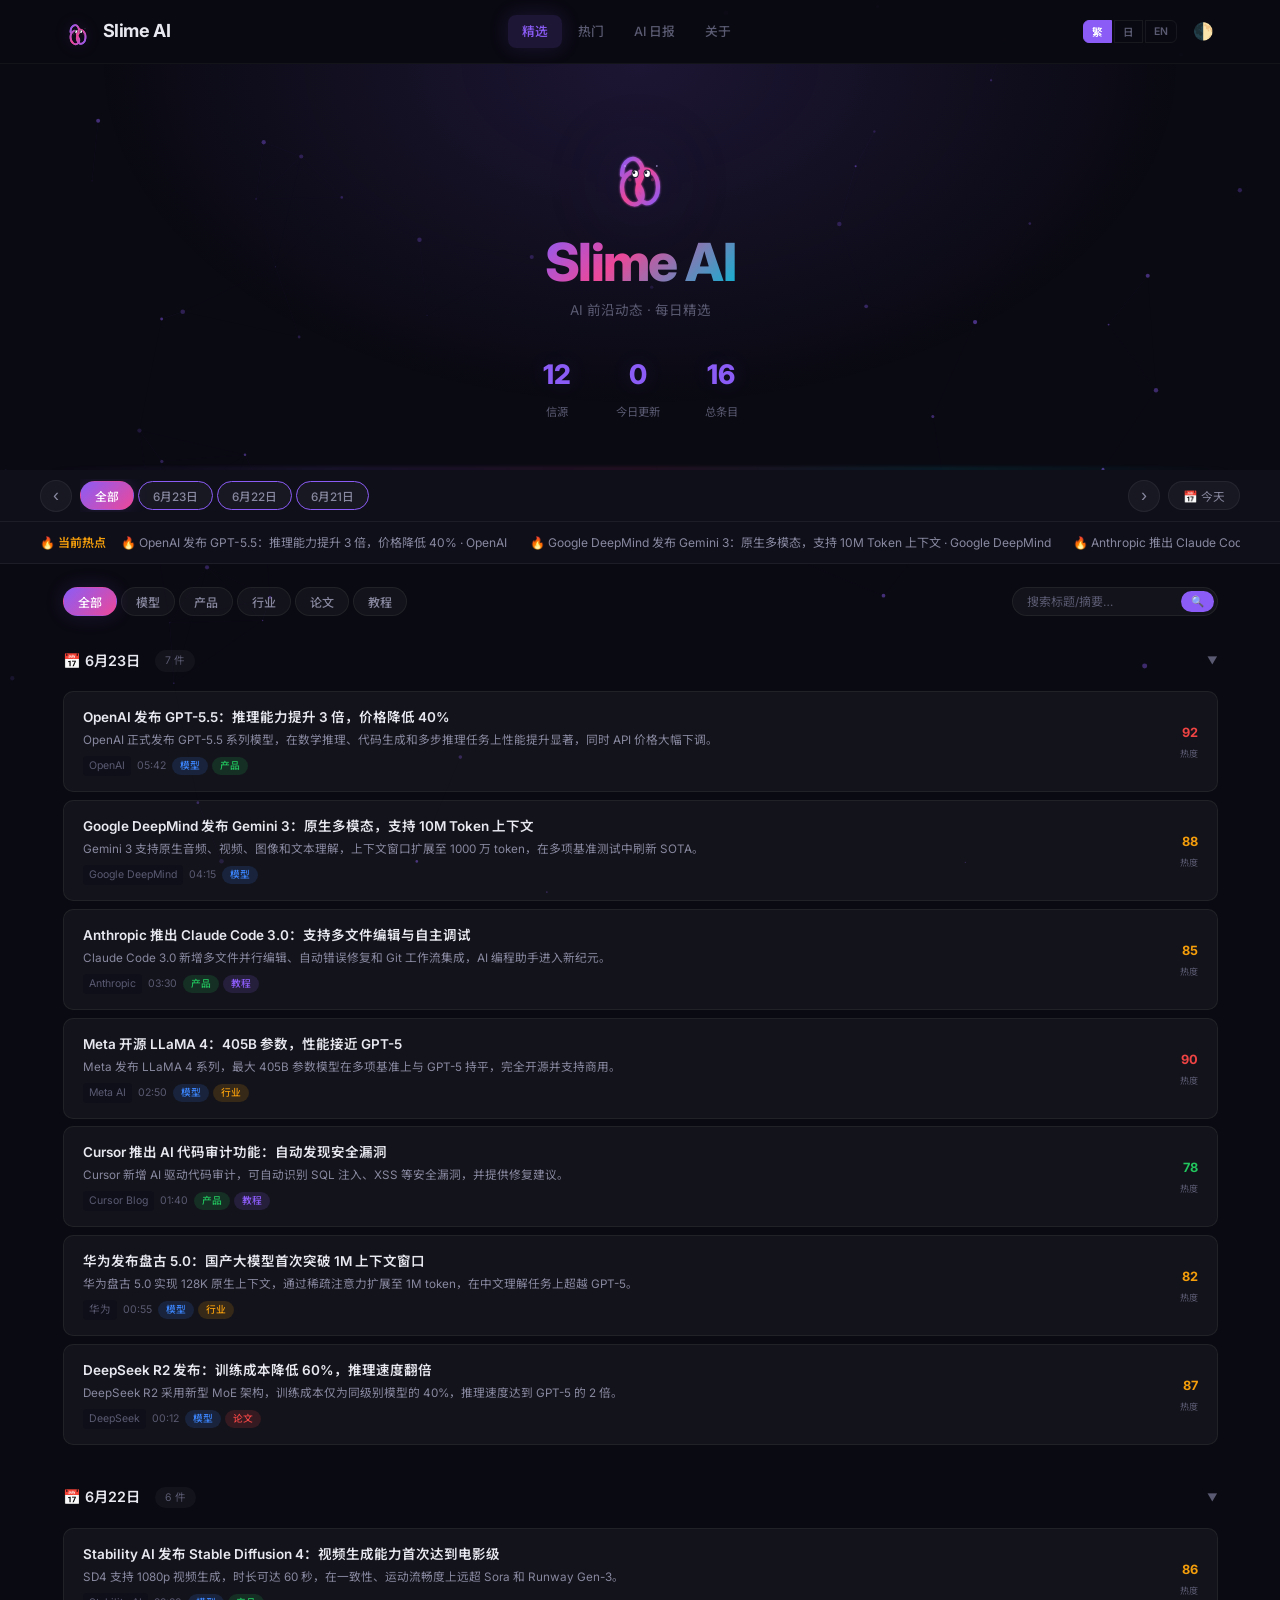
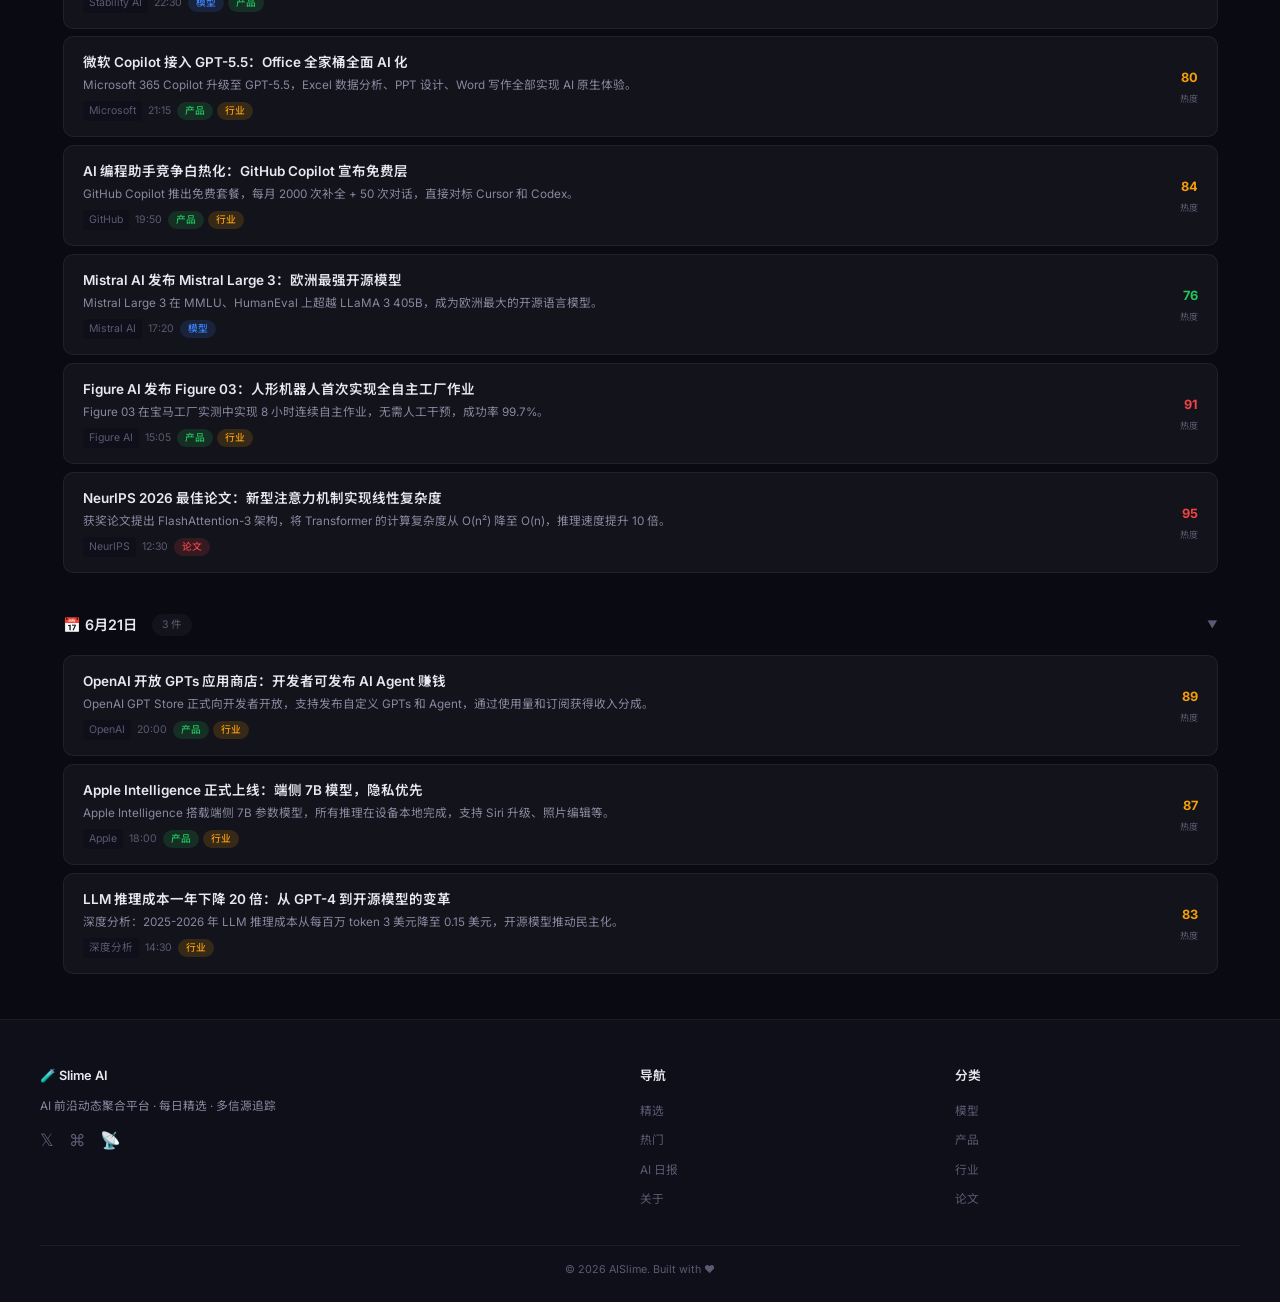
==== commit 8d74703b: "Update index.html" ====
--- a/index.html
+++ b/index.html
@@ -51,9 +51,8 @@
       </div>
       <h1>
         <span class="gradient-text">Slime AI</span>
-        <small data-i18n="hero.subtitle">AI 前沿动态 · 每日精选</small>
       </h1>
-      <p class="hero-desc" data-i18n="hero.desc">多信源聚合 · 热度追踪 · 每日 AI 日报</p>
+      <p class="hero-desc" data-i18n="hero.subtitle">AI 前沿动态 · 每日精选</p>
       <div class="hero-stats">
         <div class="stat">
           <span class="stat-num" id="totalSources">12</span>
--- a/css/style.css
+++ b/css/style.css
@@ -343,6 +343,77 @@
   filter: blur(2px);
 }
 
+/* === Date Navigation === */
+.date-nav {
+  position: relative; z-index: 1;
+  padding: .6rem 1.5rem;
+  background: var(--bg2);
+  border-bottom: 1px solid var(--card-border);
+}
+.date-nav-inner {
+  max-width: 1200px; margin: 0 auto;
+  display: flex; align-items: center; gap: 8px;
+}
+.date-arrow {
+  background: var(--card);
+  border: 1px solid var(--card-border);
+  color: var(--text2);
+  width: 32px; height: 32px;
+  border-radius: 50%;
+  font-size: 1.2rem;
+  cursor: pointer;
+  display: flex; align-items: center; justify-content: center;
+  transition: all .2s;
+  flex-shrink: 0;
+}
+.date-arrow:hover {
+  background: var(--card-hover);
+  color: var(--accent);
+  border-color: var(--accent);
+}
+.date-picker {
+  display: flex; gap: 4px;
+  overflow-x: auto;
+  scrollbar-width: none;
+  flex: 1;
+  padding: 2px 0;
+}
+.date-picker::-webkit-scrollbar { display: none; }
+.date-item {
+  background: var(--card);
+  border: 1px solid var(--card-border);
+  color: var(--text2);
+  padding: 5px 14px;
+  font-size: .78rem; font-weight: 500;
+  border-radius: 20px;
+  cursor: pointer;
+  white-space: nowrap;
+  transition: all .25s;
+  font-family: var(--font);
+}
+.date-item:hover { background: var(--card-hover); color: var(--text); }
+.date-item.active {
+  background: linear-gradient(135deg, var(--accent), var(--accent2));
+  color: #fff;
+  border-color: transparent;
+  box-shadow: 0 0 15px var(--glow);
+}
+.date-item.hasnews { border-color: var(--accent); }
+.date-today-btn {
+  background: var(--card);
+  border: 1px solid var(--card-border);
+  color: var(--text2);
+  padding: 5px 14px;
+  font-size: .78rem;
+  border-radius: 20px;
+  cursor: pointer;
+  white-space: nowrap;
+  transition: all .25s;
+  font-family: var(--font);
+  flex-shrink: 0;
+}
+.date-today-btn:hover { background: var(--card-hover); color: var(--accent); }
+
 /* === Responsive === */
 @media (max-width:768px) {
   .main-nav {
